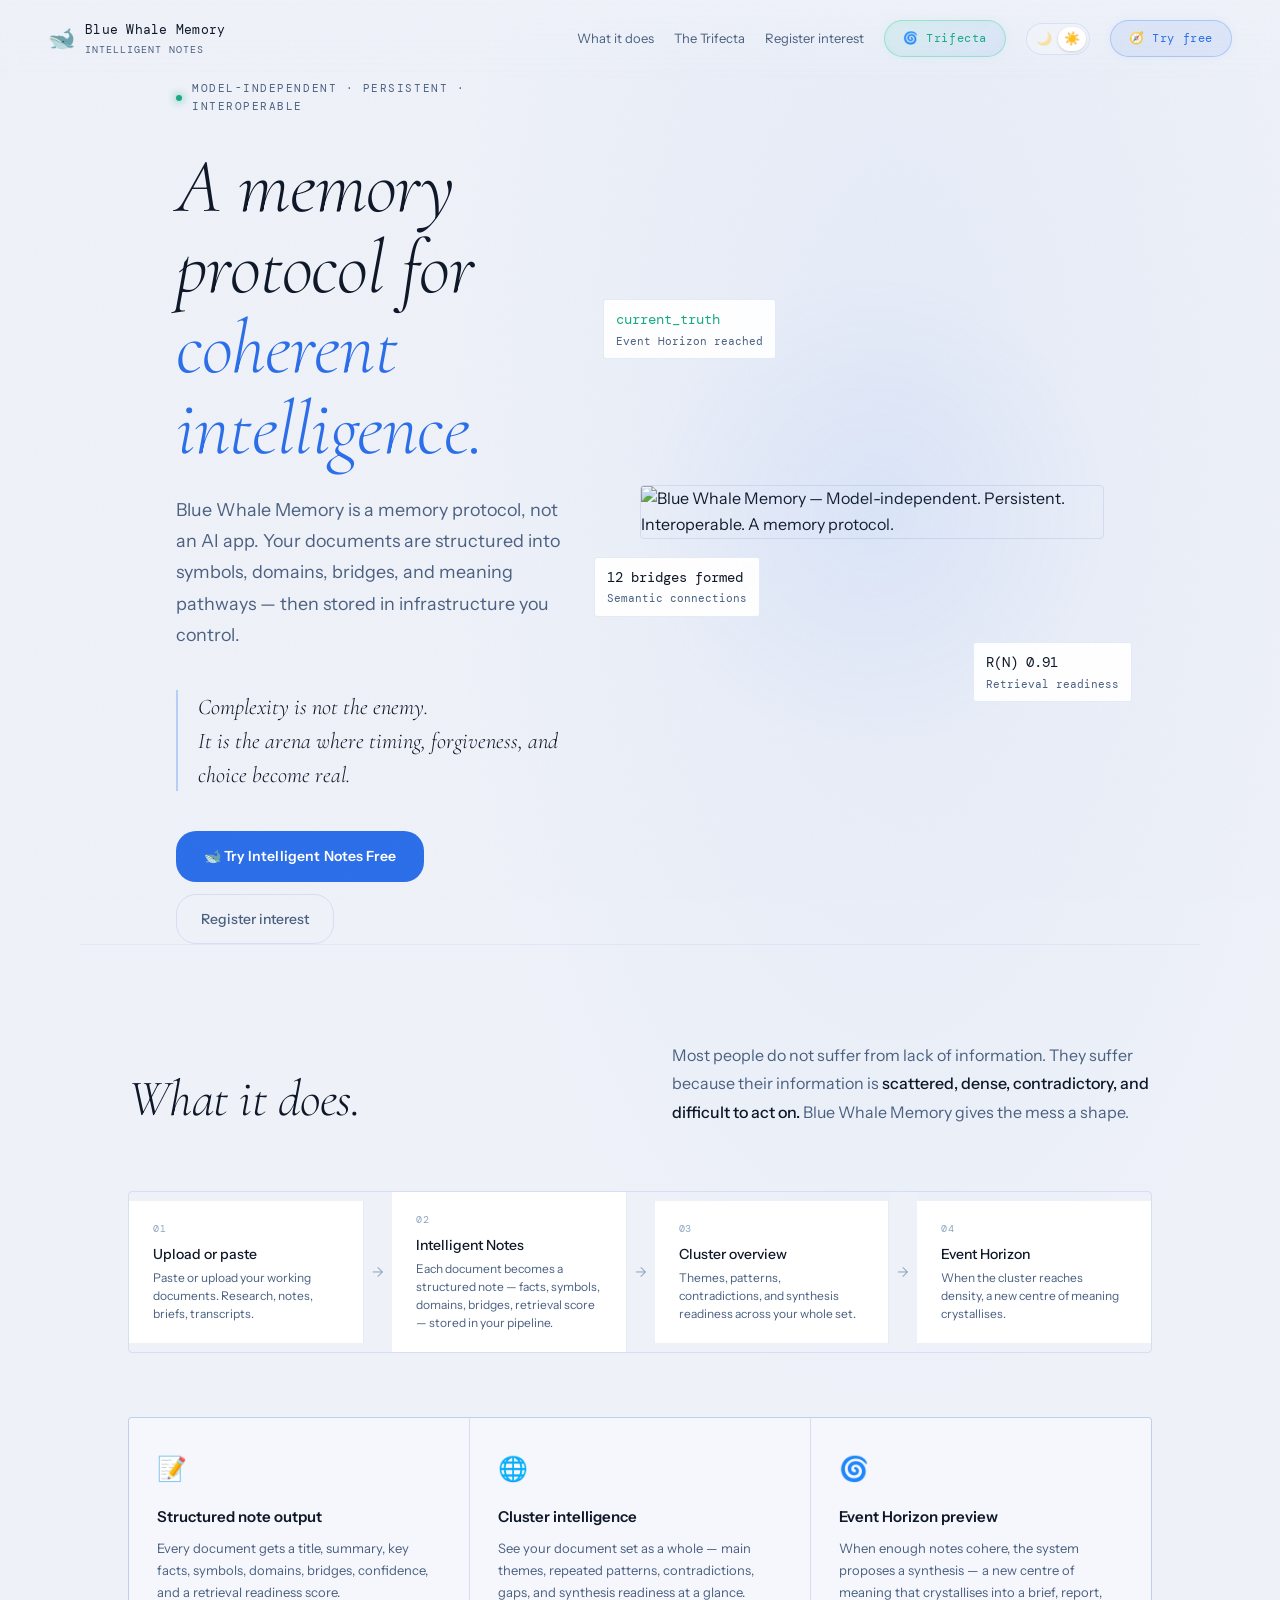
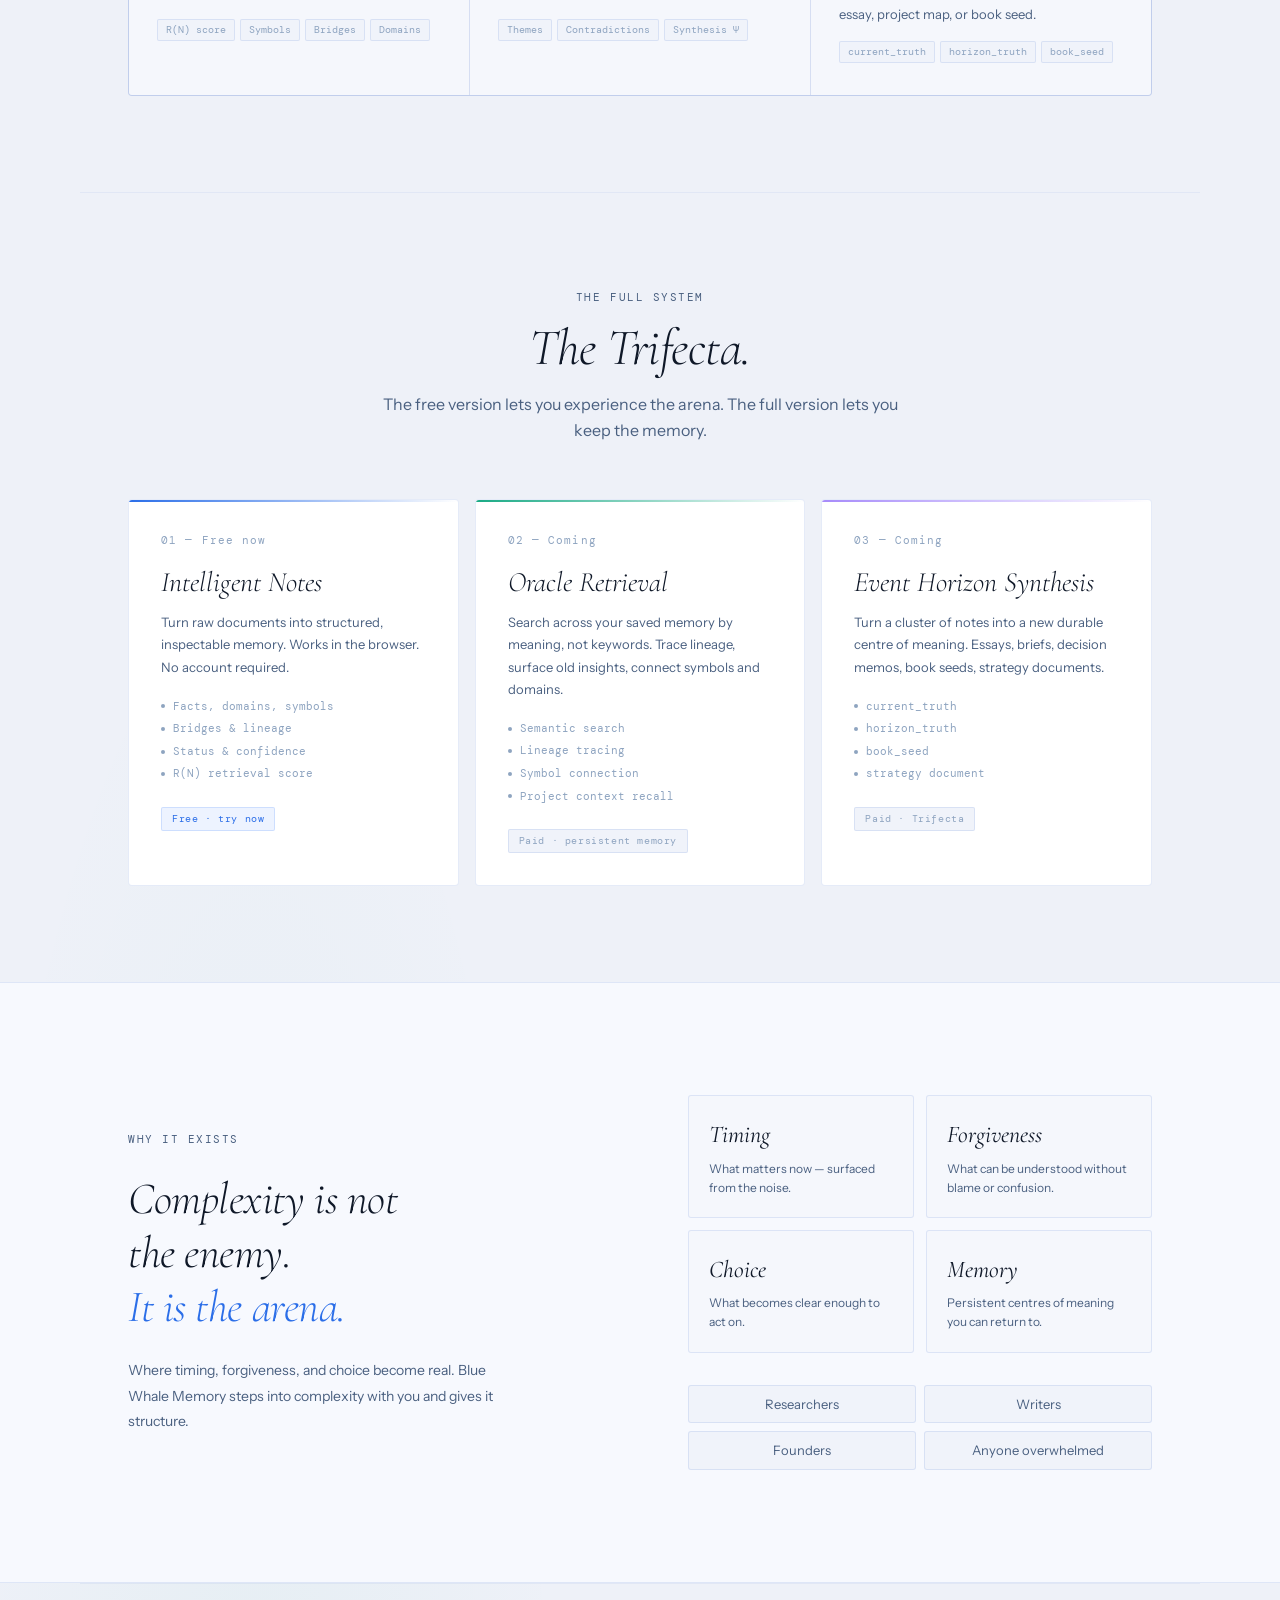
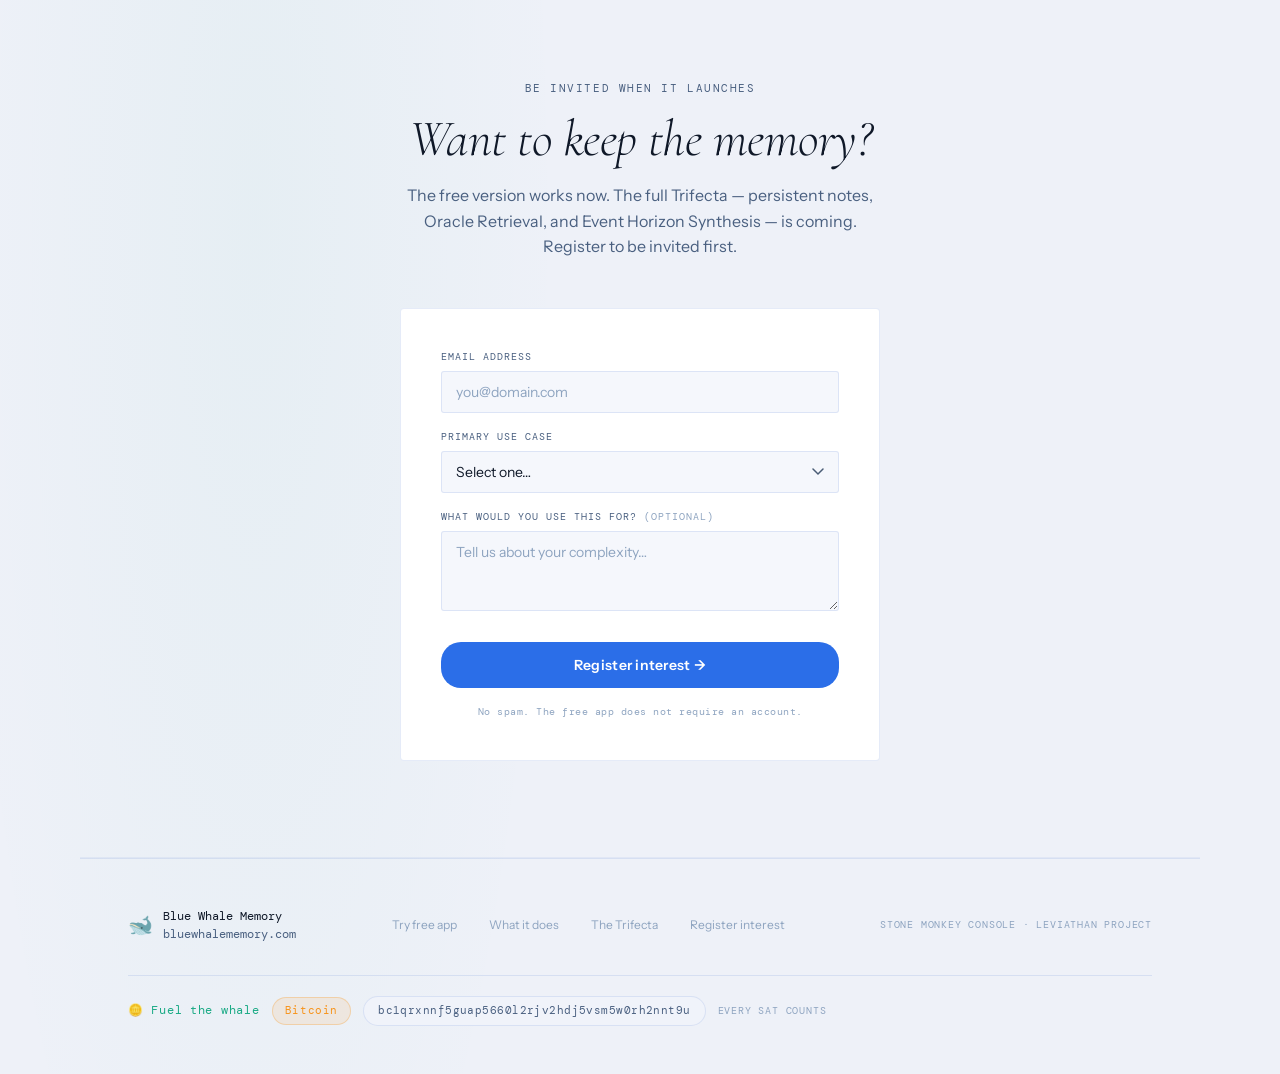
==== index.html @ c4e73c23 "Create index.html" ====
<!DOCTYPE html>
<html lang="en">
<head>
<meta charset="UTF-8">
<meta name="viewport" content="width=device-width, initial-scale=1.0">
<title>Blue Whale Memory — A Memory Protocol</title>
<meta name="description" content="Blue Whale Memory is a memory protocol. Model-independent. Persistent. Interoperable. The model is just the current best tool to read and write to it.">
<meta property="og:title" content="Blue Whale Memory — A Memory Protocol">
<meta property="og:description" content="Model-independent. Persistent. Interoperable. The model is just the current best tool to read and write to it.">
<meta property="og:image" content="https://bluewhalememory.com/images/blue-whale-protocol.png">
<meta property="og:url" content="https://bluewhalememory.com">
<meta name="twitter:card" content="summary_large_image">
<meta name="twitter:image" content="https://bluewhalememory.com/images/blue-whale-protocol.png">
<link rel="preconnect" href="https://fonts.googleapis.com">
<link rel="preconnect" href="https://fonts.gstatic.com" crossorigin>
<link href="https://fonts.googleapis.com/css2?family=Cormorant+Garamond:ital,wght@0,300;0,400;1,300;1,400&family=Instrument+Sans:wght@400;500;600&family=DM+Mono:wght@300;400&display=swap" rel="stylesheet">
<style>


/* ── RESET ── */
*,*::before,*::after{box-sizing:border-box;margin:0;padding:0}


/* ── DESIGN TOKENS ── */
:root{
  --ink:        #0a0d13;
  --deep:       #060810;
  --surface:    #0e1420;
  --surface2:   #141c2e;
  --border:     rgba(100,140,220,0.12);
  --border-mid: rgba(100,140,220,0.07);
  --text:       #dce6f5;
  --muted:      #6e87a8;
  --faint:      #2e3d55;
  --accent:     #4f8ef7;
  --accent-dim: rgba(79,142,247,0.10);
  --teal:       #3ecfa8;
  --teal-dim:   rgba(62,207,168,0.08);
  --fd:'Cormorant Garamond',Georgia,serif;
  --fb:'Instrument Sans',sans-serif;
  --fm:'DM Mono',monospace;
  --max:  1120px;
  --pad:  clamp(1.25rem,5vw,3rem);
  --rad:  20px;
}


/* ── LIGHT MODE ── */
html.light{
  --ink:        #f5f7fc;
  --deep:       #eef1f8;
  --surface:    #ffffff;
  --surface2:   #f0f3fa;
  --border:     rgba(60,100,200,0.13);
  --border-mid: rgba(60,100,200,0.07);
  --text:       #0f1828;
  --muted:      #4a6080;
  --faint:      #8ea4c0;
  --accent:     #2b6ee8;
  --accent-dim: rgba(43,110,232,0.09);
  --teal:       #1aaa85;
  --teal-dim:   rgba(26,170,133,0.08);
}
html.light body{background:radial-gradient(ellipse 60% 40% at 70% 10%,rgba(43,110,232,.05) 0%,transparent 60%),radial-gradient(ellipse 40% 50% at 20% 80%,rgba(26,170,133,.04) 0%,transparent 60%),var(--deep)}
html.light nav{background:linear-gradient(to bottom,rgba(238,241,248,.97),transparent)}
html.light .complexity{background:#f7f9fe}
html.light .flow-arrow{background:var(--deep)}
html.light .img-badge{background:rgba(255,255,255,.92)}
html.light .hero-img-placeholder{background:radial-gradient(ellipse 70% 70% at 50% 45%,rgba(43,110,232,.06) 0%,transparent 70%),var(--surface)}


/* ── THEME TRANSITION ── */
html,body,nav,section,footer,.tri-card,.feat,.flow-step,
.complexity,.complexity-inner,.cplx-item,.register-form-wrap,
.form-input,.form-select,.form-textarea,.img-badge,.hero-img-placeholder{
  transition:background .35s ease,color .35s ease,border-color .35s ease
}


/* ── BASE ── */
html{background:var(--deep);color:var(--text);font-family:var(--fb);font-size:16px;line-height:1.6;scroll-behavior:smooth;-webkit-font-smoothing:antialiased}


html::after{
  content:'';position:fixed;inset:0;pointer-events:none;z-index:1000;opacity:.4;
  background-image:url("data:image/svg+xml,%3Csvg viewBox='0 0 256 256' xmlns='http://www.w3.org/2000/svg'%3E%3Cfilter id='n'%3E%3CfeTurbulence type='fractalNoise' baseFrequency='0.9' numOctaves='4' stitchTiles='stitch'/%3E%3C/filter%3E%3Crect width='100%25' height='100%25' filter='url(%23n)' opacity='0.035'/%3E%3C/svg%3E");
  background-size:200px
}


/* ── TYPOGRAPHY ── */
.display{font-family:var(--fd);font-weight:300;font-style:italic;line-height:1.05;letter-spacing:-.01em}
.label{font-family:var(--fm);font-size:11px;letter-spacing:.14em;text-transform:uppercase;color:var(--muted)}


/* ── NAV ── */
nav{
  position:fixed;top:0;left:0;right:0;z-index:100;
  padding:1.25rem var(--pad);
  display:flex;align-items:center;justify-content:space-between;
  background:linear-gradient(to bottom,rgba(6,8,16,.95),transparent);
  backdrop-filter:blur(8px);-webkit-backdrop-filter:blur(8px)
}
.nav-brand{display:flex;align-items:center;gap:10px;text-decoration:none}
.nav-whale{font-size:22px;line-height:1}
.nav-name{font-family:var(--fm);font-size:13px;color:var(--text);letter-spacing:.02em}
.nav-name span{display:block;font-size:10px;color:var(--muted);letter-spacing:.1em;text-transform:uppercase;margin-top:1px}
.nav-actions{display:flex;align-items:center;gap:1.25rem;flex-wrap:nowrap}
.nav-link{font-size:13px;color:var(--muted);text-decoration:none;transition:color .2s;white-space:nowrap}
.nav-link:hover{color:var(--text)}


/* ── SHARED PILL BASE ── */
.btn-pill{
  display:inline-flex;align-items:center;gap:6px;
  font-family:var(--fm);font-size:12px;letter-spacing:.05em;
  padding:8px 18px;border-radius:var(--rad);
  text-decoration:none;white-space:nowrap;cursor:pointer;
  transition:all .25s ease
}


/* Try free — blue pill */
.btn-nav{
  background:var(--accent-dim);
  color:var(--accent);
  border:1px solid rgba(79,142,247,.35);
  box-shadow:0 0 10px rgba(79,142,247,.08)
}
.btn-nav:hover{
  background:rgba(79,142,247,.18);
  border-color:rgba(79,142,247,.6);
  box-shadow:0 0 18px rgba(79,142,247,.18);
  transform:translateY(-1px)
}


/* Trifecta — teal pill */
.btn-trifecta{
  background:linear-gradient(135deg,rgba(62,207,168,.12),rgba(79,142,247,.10));
  color:var(--teal);
  border:1px solid rgba(62,207,168,.40);
  box-shadow:0 0 10px rgba(62,207,168,.08),inset 0 0 8px rgba(62,207,168,.04)
}
.btn-trifecta:hover{
  background:linear-gradient(135deg,rgba(62,207,168,.22),rgba(79,142,247,.16));
  border-color:rgba(62,207,168,.7);
  box-shadow:0 0 20px rgba(62,207,168,.22),inset 0 0 10px rgba(62,207,168,.06);
  color:#5ef5d0;
  transform:translateY(-1px)
}


/* ── THEME TOGGLE ── */
.theme-toggle{
  display:flex;align-items:center;
  background:var(--surface2);border:.5px solid var(--border);
  border-radius:var(--rad);padding:3px;cursor:pointer;flex-shrink:0;
  transition:background .35s ease,border-color .35s ease
}
.theme-toggle-option{
  display:flex;align-items:center;justify-content:center;
  width:28px;height:24px;border-radius:16px;
  font-size:13px;opacity:.4;line-height:1;
  transition:background .2s,opacity .2s
}
.theme-toggle-option.active{background:var(--surface);opacity:1;box-shadow:0 1px 3px rgba(0,0,0,.15)}


/* ── HERO ── */
.hero{
  min-height:100vh;display:grid;grid-template-columns:1fr 1fr;
  align-items:center;padding:5rem var(--pad) 0;
  max-width:var(--max);margin:0 auto
}
.hero-left{padding-right:clamp(2rem,5vw,5rem);animation:fadeUp .9s ease both}
.hero-eyebrow{display:flex;align-items:center;gap:10px;margin-bottom:2rem;animation:fadeUp .9s .1s ease both}
.eyebrow-dot{width:6px;height:6px;border-radius:50%;background:var(--teal);box-shadow:0 0 8px var(--teal);flex-shrink:0}
.hero-headline{font-size:clamp(3rem,6vw,5rem);color:var(--text);margin-bottom:1.5rem;animation:fadeUp .9s .15s ease both}
.hero-headline em{color:var(--accent)}
.hero-sub{font-size:clamp(1rem,1.4vw,1.15rem);color:var(--muted);line-height:1.75;max-width:440px;margin-bottom:2.5rem;animation:fadeUp .9s .22s ease both}
.hero-quote{border-left:2px solid rgba(79,142,247,.35);padding-left:1.25rem;margin-bottom:2.5rem;animation:fadeUp .9s .28s ease both}
.hero-quote p{font-family:var(--fd);font-size:clamp(1.15rem,1.8vw,1.4rem);font-weight:300;font-style:italic;color:var(--text);line-height:1.5}
.hero-ctas{display:flex;gap:12px;flex-wrap:wrap;animation:fadeUp .9s .34s ease both}


/* hero CTAs */
.btn-primary{
  display:inline-flex;align-items:center;gap:8px;
  font-family:var(--fb);font-size:14px;font-weight:600;
  padding:14px 28px;border-radius:var(--rad);
  background:var(--accent);color:#fff;
  text-decoration:none;border:none;cursor:pointer;
  letter-spacing:.01em;transition:opacity .2s,transform .15s
}
.btn-primary:hover{opacity:.88;transform:translateY(-1px)}
.btn-secondary{
  display:inline-flex;align-items:center;gap:8px;
  font-family:var(--fb);font-size:14px;font-weight:500;
  padding:13px 24px;border-radius:var(--rad);
  border:.5px solid var(--border);background:transparent;color:var(--muted);
  text-decoration:none;cursor:pointer;
  transition:border-color .2s,color .2s
}
.btn-secondary:hover{border-color:rgba(100,140,220,.3);color:var(--text)}


@keyframes fadeUp{from{opacity:0;transform:translateY(24px)}to{opacity:1;transform:translateY(0)}}


/* ── HERO IMAGE ── */
.hero-right{
  position:relative;display:flex;align-items:center;justify-content:center;
  min-height:560px;animation:fadeUp .9s .2s ease both
}
.hero-right::before{
  content:'';position:absolute;width:480px;height:480px;border-radius:50%;
  background:radial-gradient(circle,rgba(79,142,247,.07) 0%,transparent 70%);pointer-events:none
}
.hero-img-placeholder{
  width:100%;aspect-ratio:1/1;
  display:flex;flex-direction:column;align-items:center;justify-content:center;
  gap:1rem;font-size:6rem;opacity:.3;border-radius:4px;
  border:.5px solid var(--border);
  background:radial-gradient(ellipse 70% 70% at 50% 45%,rgba(79,142,247,.08) 0%,transparent 70%),var(--surface)
}
.hero-img-placeholder p{font-family:var(--fm);font-size:11px;letter-spacing:.1em;text-transform:uppercase;color:var(--faint)}
.img-badge{
  position:absolute;background:rgba(14,20,32,.9);border:.5px solid var(--border);
  backdrop-filter:blur(8px);border-radius:3px;padding:8px 12px;
  font-family:var(--fm);font-size:11px;color:var(--muted);pointer-events:none
}
.img-badge.b1{top:12%;left:-8%}
.img-badge.b2{bottom:16%;right:-6%}
.img-badge.b3{top:58%;left:-10%}
.badge-val{display:block;font-size:14px;color:var(--text);margin-bottom:2px}
.badge-teal{color:var(--teal)}


/* ── SECTIONS ── */
section{max-width:var(--max);margin:0 auto;padding:6rem var(--pad)}
.section-divider{width:100%;height:.5px;background:var(--border-mid);max-width:var(--max);margin:0 auto}


/* ── WHAT IT DOES ── */
.what-header{display:grid;grid-template-columns:1fr 1fr;gap:4rem;align-items:end;margin-bottom:4rem}
.what-title{font-size:clamp(2.4rem,4vw,3.5rem);color:var(--text)}
.what-desc{font-size:1rem;color:var(--muted);line-height:1.8}
.what-desc strong{color:var(--text);font-weight:500}


.flow{display:flex;align-items:center;border:.5px solid var(--border);border-radius:4px;overflow:hidden;margin-bottom:4rem}
.flow-step{flex:1;padding:20px 24px;border-right:.5px solid var(--border);background:var(--surface);transition:background .2s}
.flow-step:last-child{border-right:none}
.flow-step:hover{background:var(--surface2)}
.flow-step-num{font-family:var(--fm);font-size:10px;color:var(--faint);letter-spacing:.08em;margin-bottom:6px}
.flow-step-name{font-size:14px;font-weight:500;color:var(--text);margin-bottom:4px}
.flow-step-desc{font-size:12px;color:var(--muted);line-height:1.5}
.flow-arrow{padding:0 8px;color:var(--faint);font-size:14px;flex-shrink:0;background:var(--ink);align-self:stretch;display:flex;align-items:center}


.features{display:grid;grid-template-columns:repeat(3,1fr);gap:1px;border:.5px solid var(--border);border-radius:4px;overflow:hidden;background:var(--border)}
.feat{background:var(--ink);padding:2rem 1.75rem;transition:background .2s}
.feat:hover{background:var(--surface)}
.feat-icon{font-size:1.5rem;margin-bottom:1rem;display:block}
.feat-title{font-size:15px;font-weight:600;color:var(--text);margin-bottom:.5rem}
.feat-desc{font-size:13px;color:var(--muted);line-height:1.7}
.feat-tags{margin-top:1rem;display:flex;flex-wrap:wrap;gap:5px}
.feat-tag{font-family:var(--fm);font-size:10px;padding:2px 8px;border-radius:2px;background:var(--surface2);color:var(--faint);border:.5px solid var(--border)}


/* ── TRIFECTA ── */
.trifecta-header{text-align:center;margin-bottom:3.5rem}
.trifecta-label{margin-bottom:1rem}
.trifecta-title{font-size:clamp(2.4rem,4vw,3.8rem);color:var(--text);margin-bottom:1rem}
.trifecta-sub{font-size:1rem;color:var(--muted);max-width:520px;margin:0 auto}
.trifecta-cards{display:grid;grid-template-columns:repeat(3,1fr);gap:16px}
.tri-card{border:.5px solid var(--border);border-radius:4px;padding:2rem;background:var(--surface);position:relative;overflow:hidden;transition:transform .2s,border-color .2s}
.tri-card:hover{transform:translateY(-3px);border-color:rgba(100,140,220,.25)}
.tri-card::before{content:'';position:absolute;top:0;left:0;right:0;height:2px}
.tri-card.c1::before{background:linear-gradient(90deg,var(--accent),transparent)}
.tri-card.c2::before{background:linear-gradient(90deg,var(--teal),transparent)}
.tri-card.c3::before{background:linear-gradient(90deg,#a78bfa,transparent)}
.tri-num{font-family:var(--fm);font-size:11px;color:var(--faint);letter-spacing:.1em;margin-bottom:1rem}
.tri-name{font-family:var(--fd);font-size:1.75rem;font-weight:300;font-style:italic;color:var(--text);line-height:1.2;margin-bottom:.75rem}
.tri-desc{font-size:13px;color:var(--muted);line-height:1.7;margin-bottom:1.25rem}
.tri-items{display:flex;flex-direction:column;gap:5px}
.tri-item{font-family:var(--fm);font-size:11px;color:var(--faint);display:flex;align-items:center;gap:8px}
.tri-item::before{content:'';width:4px;height:4px;border-radius:50%;background:var(--faint);flex-shrink:0}
.tri-badge{margin-top:1.5rem;display:inline-block;font-family:var(--fm);font-size:10px;padding:3px 10px;border-radius:2px;letter-spacing:.06em}
.tri-badge.free{background:rgba(79,142,247,.1);color:var(--accent);border:.5px solid rgba(79,142,247,.2)}
.tri-badge.soon{background:var(--surface2);color:var(--faint);border:.5px solid var(--border)}


/* ── COMPLEXITY ── */
.complexity{background:var(--surface);border-top:.5px solid var(--border);border-bottom:.5px solid var(--border)}
.complexity-inner{max-width:var(--max);margin:0 auto;padding:7rem var(--pad);display:grid;grid-template-columns:1fr 1fr;gap:6rem;align-items:center}
.complexity-quote{font-size:clamp(2rem,3.5vw,3rem);color:var(--text);line-height:1.2}
.complexity-quote em{color:var(--accent)}
.complexity-desc{font-size:14px;color:var(--muted);line-height:1.8;margin-top:1.5rem;max-width:380px}
.complexity-grid{display:grid;grid-template-columns:1fr 1fr;gap:12px}
.cplx-item{background:var(--ink);border:.5px solid var(--border);border-radius:3px;padding:1.25rem}
.cplx-word{font-family:var(--fd);font-size:1.5rem;font-style:italic;color:var(--text);margin-bottom:4px}
.cplx-def{font-size:12px;color:var(--muted);line-height:1.6}
.cplx-who{margin-top:2rem;display:grid;grid-template-columns:1fr 1fr;gap:8px}
.who-pill{font-size:13px;color:var(--muted);padding:8px 12px;border:.5px solid var(--border);border-radius:3px;background:var(--surface2);text-align:center}


/* ── REGISTER ── */
.register{text-align:center}
.register-title{font-size:clamp(2.4rem,4vw,3.5rem);color:var(--text);margin-bottom:1rem}
.register-sub{font-size:1rem;color:var(--muted);margin-bottom:3rem;max-width:480px;margin-left:auto;margin-right:auto}
.register-form-wrap{max-width:480px;margin:0 auto;background:var(--surface);border:.5px solid var(--border);border-radius:4px;padding:2.5rem}
.form-group{margin-bottom:1rem;text-align:left}
.form-label{display:block;font-family:var(--fm);font-size:10px;letter-spacing:.1em;text-transform:uppercase;color:var(--muted);margin-bottom:6px}
.form-input,.form-select,.form-textarea{
  width:100%;background:var(--ink);border:.5px solid var(--border);border-radius:3px;
  padding:11px 14px;font-family:var(--fb);font-size:14px;color:var(--text);
  outline:none;transition:border-color .2s
}
.form-input::placeholder,.form-textarea::placeholder{color:var(--faint)}
.form-input:focus,.form-select:focus,.form-textarea:focus{border-color:rgba(79,142,247,.4)}
.form-select{
  appearance:none;-webkit-appearance:none;cursor:pointer;padding-right:36px;
  background-image:url("data:image/svg+xml,%3Csvg xmlns='http://www.w3.org/2000/svg' width='12' height='8' fill='none'%3E%3Cpath d='M1 1l5 5 5-5' stroke='%234a5c75' stroke-width='1.5' stroke-linecap='round'/%3E%3C/svg%3E");
  background-repeat:no-repeat;background-position:right 14px center
}
.form-select option{background:var(--surface2);color:var(--text)}
.form-textarea{resize:vertical;min-height:80px}
.btn-submit{
  width:100%;padding:14px;background:var(--accent);color:#fff;border:none;
  border-radius:var(--rad);font-family:var(--fb);font-size:14px;font-weight:600;
  cursor:pointer;letter-spacing:.02em;margin-top:.5rem;transition:opacity .2s
}
.btn-submit:hover{opacity:.88}
.form-note{font-family:var(--fm);font-size:10px;color:var(--faint);text-align:center;margin-top:1rem;letter-spacing:.05em}
.success-state{display:none;text-align:center;padding:2rem 0}
.success-whale{font-size:3rem;margin-bottom:1rem}
.success-title{font-family:var(--fd);font-size:1.75rem;font-style:italic;color:var(--text);margin-bottom:.5rem}
.success-desc{font-size:14px;color:var(--muted);line-height:1.7}


/* ── FOOTER ── */
footer{
  border-top:.5px solid var(--border);padding:3rem var(--pad);
  max-width:var(--max);margin:0 auto;
  display:flex;align-items:center;justify-content:space-between;flex-wrap:wrap;gap:1.5rem
}
.footer-brand{display:flex;align-items:center;gap:10px}
.footer-whale{font-size:20px}
.footer-name{font-family:var(--fm);font-size:12px;color:var(--muted);line-height:1.5}
.footer-name strong{color:var(--text);font-weight:400;display:block}
.footer-links{display:flex;gap:2rem;align-items:center}
.footer-link{font-size:12px;color:var(--faint);text-decoration:none;transition:color .2s}
.footer-link:hover{color:var(--muted)}
.footer-stone{font-family:var(--fm);font-size:10px;color:var(--faint);letter-spacing:.08em;text-transform:uppercase}


.footer-wallet{
  width:100%;
  margin-top:.5rem;
  padding-top:1.25rem;
  border-top:.5px solid var(--border);
  display:flex;align-items:center;gap:12px;flex-wrap:wrap
}
.wallet-label{
  font-family:var(--fm);font-size:12px;
  color:var(--teal);letter-spacing:.06em;
  white-space:nowrap
}
.wallet-tag{
  font-family:var(--fm);font-size:11px;font-weight:400;
  color:#f7931a;
  letter-spacing:.06em;
  background:rgba(247,147,26,0.10);
  border:.5px solid rgba(247,147,26,0.28);
  border-radius:var(--rad);
  padding:4px 12px;
  white-space:nowrap
}
.wallet-address{
  font-family:var(--fm);font-size:11px;
  color:var(--muted);letter-spacing:.04em;
  background:var(--surface2);
  border:.5px solid var(--border);
  border-radius:var(--rad);
  padding:5px 14px;
  cursor:pointer;
  transition:border-color .2s,color .2s;
  user-select:all
}
.wallet-address:hover{border-color:rgba(62,207,168,.35);color:var(--teal)}
.wallet-sub{
  font-family:var(--fm);font-size:10px;
  color:var(--faint);letter-spacing:.08em;
  text-transform:uppercase
}


/* ── REVEAL ── */
.reveal{opacity:0;transform:translateY(20px);transition:opacity .7s ease,transform .7s ease}
.reveal.visible{opacity:1;transform:translateY(0)}


/* ── RESPONSIVE ── */
@media(max-width:860px){
  .hero{grid-template-columns:1fr;min-height:auto;padding-top:7rem;gap:3rem}
  .hero-left{padding-right:0}
  .hero-right{min-height:320px}
  .what-header{grid-template-columns:1fr;gap:1.5rem}
  .flow{flex-direction:column}
  .flow-step{border-right:none;border-bottom:.5px solid var(--border)}
  .flow-step:last-child{border-bottom:none}
  .flow-arrow{display:none}
  .features{grid-template-columns:1fr}
  .trifecta-cards{grid-template-columns:1fr}
  .complexity-inner{grid-template-columns:1fr;gap:3rem}
  .img-badge{display:none}
  footer{flex-direction:column;align-items:flex-start}
}
@media(max-width:600px){
  .nav-actions .nav-link{display:none}
  .complexity-grid{grid-template-columns:1fr}
  .cplx-who{grid-template-columns:1fr}
}


</style>
</head>
<body>


<!-- NAV -->
<nav>
  <a class="nav-brand" href="/">
    <span class="nav-whale">🐋</span>
    <span class="nav-name">
      Blue Whale Memory
      <span>Intelligent Notes</span>
    </span>
  </a>
  <div class="nav-actions">
    <a class="nav-link" href="#what">What it does</a>
    <a class="nav-link" href="#trifecta">The Trifecta</a>
    <a class="nav-link" href="#register">Register interest</a>
    <a class="btn-pill btn-trifecta" href="https://claude.ai/public/artifacts/71f1a0b4-fbff-4741-b08f-71c7a736668c" target="_blank">🌀 Trifecta</a>
    <button class="theme-toggle" id="themeToggle" aria-label="Toggle light/dark theme">
      <span class="theme-toggle-option" id="opt-dark">🌙</span>
      <span class="theme-toggle-option" id="opt-light">☀️</span>
    </button>
    <a class="btn-pill btn-nav" href="/app" target="_blank">🧭 Try free</a>
  </div>
</nav>


<!-- HERO -->
<div style="max-width:var(--max);margin:0 auto;padding:0 var(--pad)">
  <div class="hero">
    <div class="hero-left">
      <div class="hero-eyebrow">
        <span class="eyebrow-dot"></span>
        <span class="label">Model-independent · Persistent · Interoperable</span>
      </div>
      <h1 class="display hero-headline">
        A memory<br>protocol for<br><em>coherent intelligence.</em>
      </h1>
      <p class="hero-sub">
        Blue Whale Memory is a memory protocol, not an AI app. Your documents are structured into symbols, domains, bridges, and meaning pathways — then stored in infrastructure you control.
      </p>
      <blockquote class="hero-quote">
        <p>Complexity is not the enemy.<br>It is the arena where timing, forgiveness, and choice become real.</p>
      </blockquote>
      <div class="hero-ctas">
        <a href="/app" class="btn-primary" target="_blank">🐋 Try Intelligent Notes Free</a>
        <a href="#register" class="btn-secondary">Register interest</a>
      </div>
    </div>
    <div class="hero-right">
      <img src="/images/blue-whale-protocol.png" alt="Blue Whale Memory — Model-independent. Persistent. Interoperable. A memory protocol." style="width:100%;border-radius:4px;border:.5px solid var(--border);">
      <div class="img-badge b1"><span class="badge-val badge-teal">current_truth</span><span>Event Horizon reached</span></div>
      <div class="img-badge b2"><span class="badge-val">R(N) 0.91</span><span>Retrieval readiness</span></div>
      <div class="img-badge b3"><span class="badge-val">12 bridges formed</span><span>Semantic connections</span></div>
    </div>
  </div>
</div>


<div class="section-divider"></div>


<!-- WHAT IT DOES -->
<section id="what">
  <div class="what-header reveal">
    <h2 class="display what-title">What it does.</h2>
    <p class="what-desc">Most people do not suffer from lack of information. They suffer because their information is <strong>scattered, dense, contradictory, and difficult to act on.</strong> Blue Whale Memory gives the mess a shape.</p>
  </div>
  <div class="flow reveal">
    <div class="flow-step"><div class="flow-step-num">01</div><div class="flow-step-name">Upload or paste</div><div class="flow-step-desc">Paste or upload your working documents. Research, notes, briefs, transcripts.</div></div>
    <div class="flow-arrow">→</div>
    <div class="flow-step"><div class="flow-step-num">02</div><div class="flow-step-name">Intelligent Notes</div><div class="flow-step-desc">Each document becomes a structured note — facts, symbols, domains, bridges, retrieval score — stored in your pipeline.</div></div>
    <div class="flow-arrow">→</div>
    <div class="flow-step"><div class="flow-step-num">03</div><div class="flow-step-name">Cluster overview</div><div class="flow-step-desc">Themes, patterns, contradictions, and synthesis readiness across your whole set.</div></div>
    <div class="flow-arrow">→</div>
    <div class="flow-step"><div class="flow-step-num">04</div><div class="flow-step-name">Event Horizon</div><div class="flow-step-desc">When the cluster reaches density, a new centre of meaning crystallises.</div></div>
  </div>
  <div class="features reveal">
    <div class="feat">
      <span class="feat-icon">📝</span>
      <div class="feat-title">Structured note output</div>
      <p class="feat-desc">Every document gets a title, summary, key facts, symbols, domains, bridges, confidence, and a retrieval readiness score.</p>
      <div class="feat-tags"><span class="feat-tag">R(N) score</span><span class="feat-tag">Symbols</span><span class="feat-tag">Bridges</span><span class="feat-tag">Domains</span></div>
    </div>
    <div class="feat">
      <span class="feat-icon">🌐</span>
      <div class="feat-title">Cluster intelligence</div>
      <p class="feat-desc">See your document set as a whole — main themes, repeated patterns, contradictions, gaps, and synthesis readiness at a glance.</p>
      <div class="feat-tags"><span class="feat-tag">Themes</span><span class="feat-tag">Contradictions</span><span class="feat-tag">Synthesis Ψ</span></div>
    </div>
    <div class="feat">
      <span class="feat-icon">🌀</span>
      <div class="feat-title">Event Horizon preview</div>
      <p class="feat-desc">When enough notes cohere, the system proposes a synthesis — a new centre of meaning that crystallises into a brief, report, essay, project map, or book seed.</p>
      <div class="feat-tags"><span class="feat-tag">current_truth</span><span class="feat-tag">horizon_truth</span><span class="feat-tag">book_seed</span></div>
    </div>
  </div>
</section>


<div class="section-divider"></div>


<!-- TRIFECTA -->
<section id="trifecta">
  <div class="trifecta-header reveal">
    <div class="label trifecta-label">The full system</div>
    <h2 class="display trifecta-title">The Trifecta.</h2>
    <p class="trifecta-sub">The free version lets you experience the arena. The full version lets you keep the memory.</p>
  </div>
  <div class="trifecta-cards reveal">
    <div class="tri-card c1">
      <div class="tri-num">01 — Free now</div>
      <div class="tri-name">Intelligent Notes</div>
      <p class="tri-desc">Turn raw documents into structured, inspectable memory. Works in the browser. No account required.</p>
      <div class="tri-items"><span class="tri-item">Facts, domains, symbols</span><span class="tri-item">Bridges &amp; lineage</span><span class="tri-item">Status &amp; confidence</span><span class="tri-item">R(N) retrieval score</span></div>
      <span class="tri-badge free">Free · try now</span>
    </div>
    <div class="tri-card c2">
      <div class="tri-num">02 — Coming</div>
      <div class="tri-name">Oracle Retrieval</div>
      <p class="tri-desc">Search across your saved memory by meaning, not keywords. Trace lineage, surface old insights, connect symbols and domains.</p>
      <div class="tri-items"><span class="tri-item">Semantic search</span><span class="tri-item">Lineage tracing</span><span class="tri-item">Symbol connection</span><span class="tri-item">Project context recall</span></div>
      <span class="tri-badge soon">Paid · persistent memory</span>
    </div>
    <div class="tri-card c3">
      <div class="tri-num">03 — Coming</div>
      <div class="tri-name">Event Horizon Synthesis</div>
      <p class="tri-desc">Turn a cluster of notes into a new durable centre of meaning. Essays, briefs, decision memos, book seeds, strategy documents.</p>
      <div class="tri-items"><span class="tri-item">current_truth</span><span class="tri-item">horizon_truth</span><span class="tri-item">book_seed</span><span class="tri-item">strategy document</span></div>
      <span class="tri-badge soon">Paid · Trifecta</span>
    </div>
  </div>
</section>


<!-- COMPLEXITY -->
<div class="complexity">
  <div class="complexity-inner">
    <div>
      <div class="label" style="margin-bottom:1.5rem">Why it exists</div>
      <h2 class="display complexity-quote">Complexity is not<br>the enemy.<br><em>It is the arena.</em></h2>
      <p class="complexity-desc">Where timing, forgiveness, and choice become real. Blue Whale Memory steps into complexity with you and gives it structure.</p>
    </div>
    <div class="complexity-right reveal">
      <div class="complexity-grid">
        <div class="cplx-item"><div class="cplx-word">Timing</div><div class="cplx-def">What matters now — surfaced from the noise.</div></div>
        <div class="cplx-item"><div class="cplx-word">Forgiveness</div><div class="cplx-def">What can be understood without blame or confusion.</div></div>
        <div class="cplx-item"><div class="cplx-word">Choice</div><div class="cplx-def">What becomes clear enough to act on.</div></div>
        <div class="cplx-item"><div class="cplx-word">Memory</div><div class="cplx-def">Persistent centres of meaning you can return to.</div></div>
      </div>
      <div class="cplx-who">
        <div class="who-pill">Researchers</div>
        <div class="who-pill">Writers</div>
        <div class="who-pill">Founders</div>
        <div class="who-pill">Anyone overwhelmed</div>
      </div>
    </div>
  </div>
</div>


<div class="section-divider"></div>


<!-- REGISTER INTEREST -->
<section id="register">
  <div class="register reveal">
    <div class="label" style="margin-bottom:1rem">Be invited when it launches</div>
    <h2 class="display register-title">Want to keep the memory?</h2>
    <p class="register-sub">The free version works now. The full Trifecta — persistent notes, Oracle Retrieval, and Event Horizon Synthesis — is coming. Register to be invited first.</p>
    <div class="register-form-wrap">
      <div id="form-area">
        <div class="form-group">
          <label class="form-label" for="email">Email address</label>
          <input class="form-input" type="email" id="email" name="email" placeholder="you@domain.com" required>
        </div>
        <div class="form-group">
          <label class="form-label" for="usecase">Primary use case</label>
          <select class="form-select" id="usecase" name="usecase">
            <option value="">Select one…</option>
            <option>Research</option>
            <option>Writing</option>
            <option>Business / project planning</option>
            <option>Legal / compliance</option>
            <option>Education</option>
            <option>Personal knowledge</option>
            <option>Creative work</option>
            <option>Technical documentation</option>
            <option>Other</option>
          </select>
        </div>
        <div class="form-group">
          <label class="form-label" for="note">What would you use this for? <span style="color:var(--faint)">(optional)</span></label>
          <textarea class="form-textarea" id="note" name="note" placeholder="Tell us about your complexity…"></textarea>
        </div>
        <button class="btn-submit" onclick="submitForm(event)">Register interest →</button>
        <p class="form-note">No spam. The free app does not require an account.</p>
      </div>
      <div class="success-state" id="success-state">
        <div class="success-whale">🐋</div>
        <div class="display success-title">You're in the ocean.</div>
        <p class="success-desc">The free version works right now in your browser.<br>When the full Trifecta launches, you'll be among the first invited.</p>
        <a href="/app" class="btn-primary" style="margin-top:1.5rem;display:inline-flex">Try Intelligent Notes Free</a>
      </div>
    </div>
  </div>
</section>


<div class="section-divider"></div>


<!-- FOOTER -->
<footer>
  <div class="footer-brand">
    <span class="footer-whale">🐋</span>
    <span class="footer-name"><strong>Blue Whale Memory</strong>bluewhalememory.com</span>
  </div>
  <div class="footer-links">
    <a class="footer-link" href="/app">Try free app</a>
    <a class="footer-link" href="#what">What it does</a>
    <a class="footer-link" href="#trifecta">The Trifecta</a>
    <a class="footer-link" href="#register">Register interest</a>
  </div>
  <div class="footer-stone">Stone Monkey Console · Leviathan Project</div>
  <div class="footer-wallet">
    <span class="wallet-label">🪙 Fuel the whale</span>
    <span class="wallet-tag">Bitcoin</span>
    <span class="wallet-address">bc1qrxnnf5guap5660l2rjv2hdj5vsm5w0rh2nnt9u</span>
    <span class="wallet-sub">Every sat counts</span>
  </div>
</footer>


<script>
(function(){
  // ── THEME ──
  const html=document.documentElement;
  const toggle=document.getElementById('themeToggle');
  const optDark=document.getElementById('opt-dark');
  const optLight=document.getElementById('opt-light');


  function applyTheme(t){
    const light=t==='light';
    html.classList.toggle('light',light);
    optLight.classList.toggle('active',light);
    optDark.classList.toggle('active',!light);
    localStorage.setItem('bwm-theme',t);
  }


  const saved=localStorage.getItem('bwm-theme');
  applyTheme(saved||(window.matchMedia('(prefers-color-scheme:dark)').matches?'dark':'light'));
  toggle.addEventListener('click',()=>applyTheme(html.classList.contains('light')?'dark':'light'));


  // ── SCROLL REVEAL ──
  const obs=new IntersectionObserver(entries=>{
    entries.forEach(e=>{if(e.isIntersecting){e.target.classList.add('visible');obs.unobserve(e.target)}})
  },{threshold:.1,rootMargin:'0px 0px -40px 0px'});
  document.querySelectorAll('.reveal').forEach(el=>obs.observe(el));


  // ── SMOOTH SCROLL ──
  document.querySelectorAll('a[href^="#"]').forEach(a=>{
    a.addEventListener('click',e=>{
      e.preventDefault();
      const t=document.querySelector(a.getAttribute('href'));
      if(t)t.scrollIntoView({behavior:'smooth',block:'start'});
    });
  });


  // ── FORM ──
  window.submitForm=function(e){
    e.preventDefault();
    const email=document.getElementById('email').value.trim();
    if(!email||!email.includes('@')){document.getElementById('email').focus();return}
    // TODO: POST to /api/register-interest
    document.getElementById('form-area').style.display='none';
    document.getElementById('success-state').style.display='block';
  };
})();
</script>


</body>
</html>
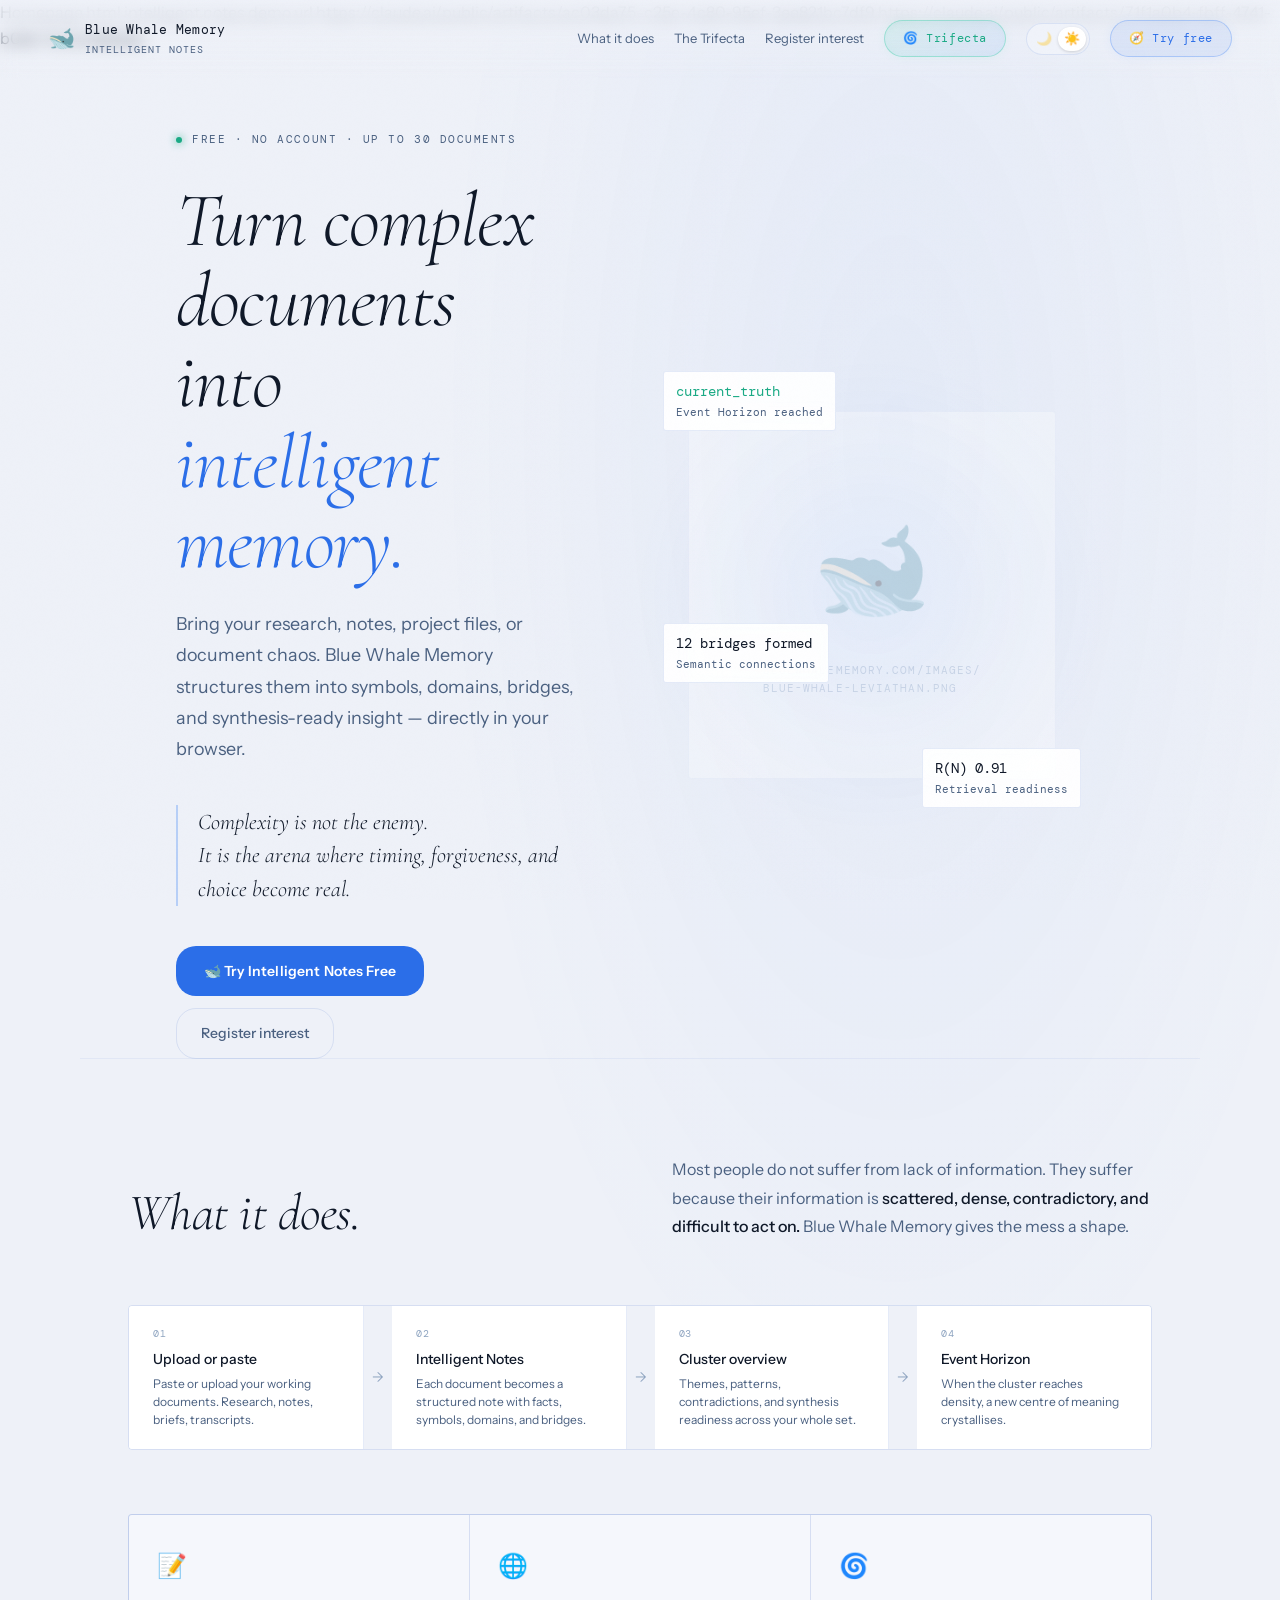
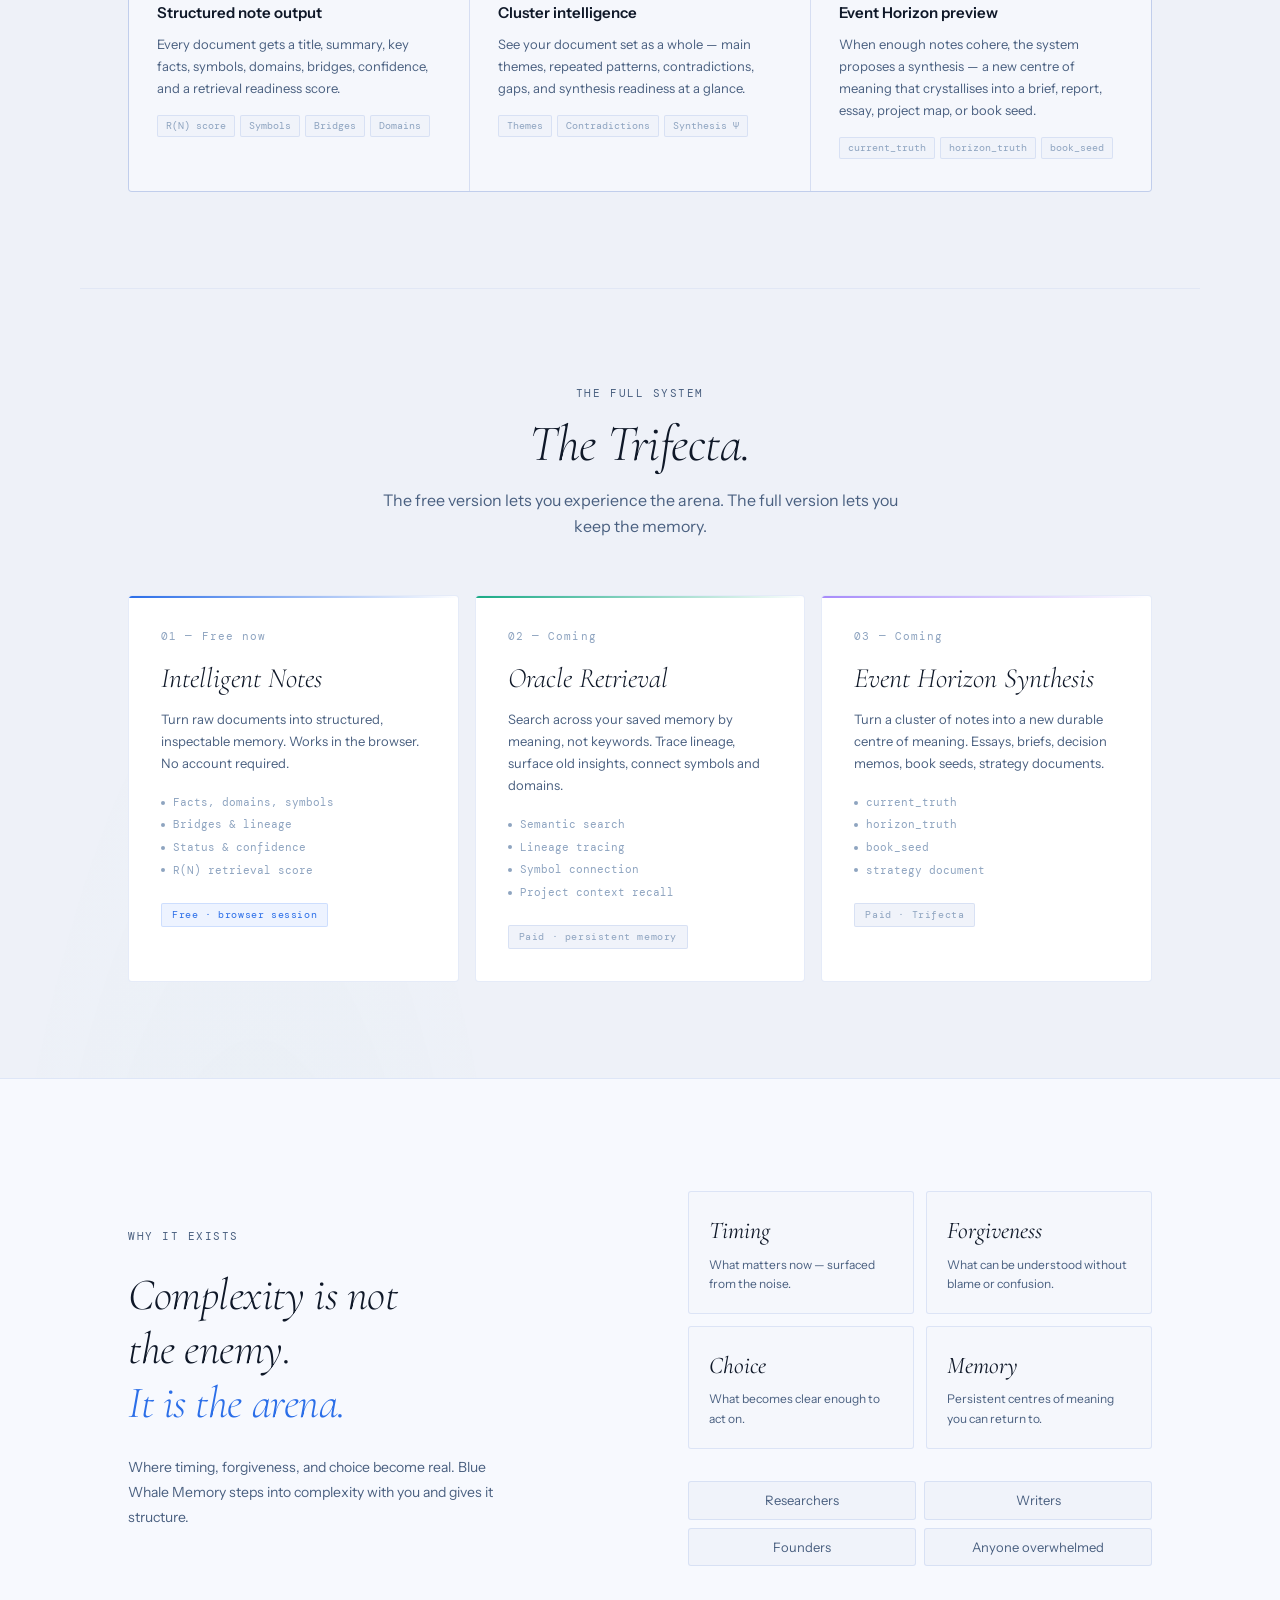
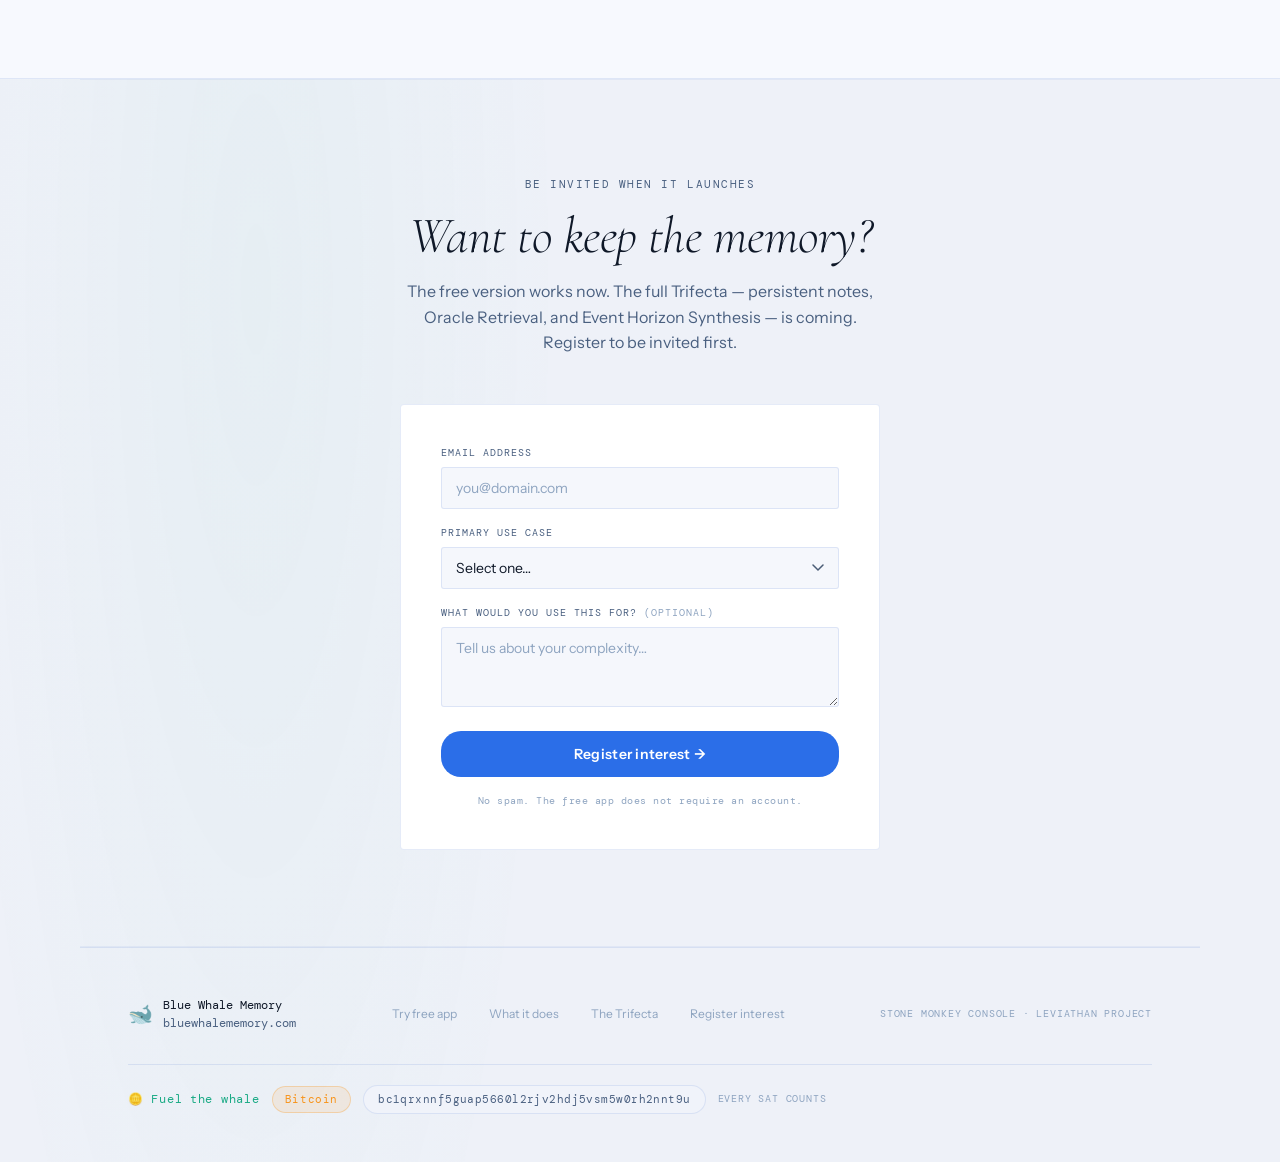
==== commit 51457ef2: "Update index.html" ====
--- a/index.html
+++ b/index.html
@@ -1,16 +1,17 @@
+Homepage html intelligent notes demo url 
+https://claude.ai/public/artifacts/ac03da75-c25e-4c80-95ef-3ee821bc7df9
+https://claude.ai/public/artifacts/71f1a0b4-fbff-4741-b08f-71c7a736668c
+
+
+
+
 <!DOCTYPE html>
 <html lang="en">
 <head>
 <meta charset="UTF-8">
 <meta name="viewport" content="width=device-width, initial-scale=1.0">
-<title>Blue Whale Memory — A Memory Protocol</title>
-<meta name="description" content="Blue Whale Memory is a memory protocol. Model-independent. Persistent. Interoperable. The model is just the current best tool to read and write to it.">
-<meta property="og:title" content="Blue Whale Memory — A Memory Protocol">
-<meta property="og:description" content="Model-independent. Persistent. Interoperable. The model is just the current best tool to read and write to it.">
-<meta property="og:image" content="https://bluewhalememory.com/images/blue-whale-protocol.png">
-<meta property="og:url" content="https://bluewhalememory.com">
-<meta name="twitter:card" content="summary_large_image">
-<meta name="twitter:image" content="https://bluewhalememory.com/images/blue-whale-protocol.png">
+<title>Blue Whale Memory — Intelligent Notes</title>
+<meta name="description" content="Turn complex documents into structured, intelligent memory. Free to try. No account required.">
 <link rel="preconnect" href="https://fonts.googleapis.com">
 <link rel="preconnect" href="https://fonts.gstatic.com" crossorigin>
 <link href="https://fonts.googleapis.com/css2?family=Cormorant+Garamond:ital,wght@0,300;0,400;1,300;1,400&family=Instrument+Sans:wght@400;500;600&family=DM+Mono:wght@300;400&display=swap" rel="stylesheet">
@@ -211,7 +212,8 @@
 /* ── HERO IMAGE ── */
 .hero-right{
   position:relative;display:flex;align-items:center;justify-content:center;
-  min-height:560px;animation:fadeUp .9s .2s ease both
+  min-height:560px;animation:fadeUp .9s .2s ease both;
+  padding:0 clamp(1rem,4vw,3rem)
 }
 .hero-right::before{
   content:'';position:absolute;width:480px;height:480px;border-radius:50%;
@@ -230,9 +232,9 @@
   backdrop-filter:blur(8px);border-radius:3px;padding:8px 12px;
   font-family:var(--fm);font-size:11px;color:var(--muted);pointer-events:none
 }
-.img-badge.b1{top:12%;left:-8%}
-.img-badge.b2{bottom:16%;right:-6%}
-.img-badge.b3{top:58%;left:-10%}
+.img-badge.b1{top:10%;left:5%}
+.img-badge.b2{bottom:12%;right:5%}
+.img-badge.b3{top:55%;left:5%}
 .badge-val{display:block;font-size:14px;color:var(--text);margin-bottom:2px}
 .badge-teal{color:var(--teal)}
 
@@ -448,7 +450,7 @@
       <span class="theme-toggle-option" id="opt-dark">🌙</span>
       <span class="theme-toggle-option" id="opt-light">☀️</span>
     </button>
-    <a class="btn-pill btn-nav" href="/app" target="_blank">🧭 Try free</a>
+    <a class="btn-pill btn-nav" href="https://app.bluewhalememory.com/" target="_blank">🧭 Try free</a>
   </div>
 </nav>
 
@@ -459,24 +461,28 @@
     <div class="hero-left">
       <div class="hero-eyebrow">
         <span class="eyebrow-dot"></span>
-        <span class="label">Model-independent · Persistent · Interoperable</span>
+        <span class="label">Free · No account · Up to 30 documents</span>
       </div>
       <h1 class="display hero-headline">
-        A memory<br>protocol for<br><em>coherent intelligence.</em>
+        Turn complex<br>documents into<br><em>intelligent memory.</em>
       </h1>
       <p class="hero-sub">
-        Blue Whale Memory is a memory protocol, not an AI app. Your documents are structured into symbols, domains, bridges, and meaning pathways — then stored in infrastructure you control.
+        Bring your research, notes, project files, or document chaos. Blue Whale Memory structures them into symbols, domains, bridges, and synthesis-ready insight — directly in your browser.
       </p>
       <blockquote class="hero-quote">
         <p>Complexity is not the enemy.<br>It is the arena where timing, forgiveness, and choice become real.</p>
       </blockquote>
       <div class="hero-ctas">
-        <a href="/app" class="btn-primary" target="_blank">🐋 Try Intelligent Notes Free</a>
+        <a href="https://app.bluewhalememory.com/" class="btn-primary" target="_blank">🐋 Try Intelligent Notes Free</a>
         <a href="#register" class="btn-secondary">Register interest</a>
       </div>
     </div>
     <div class="hero-right">
-      <img src="/images/blue-whale-protocol.png" alt="Blue Whale Memory — Model-independent. Persistent. Interoperable. A memory protocol." style="width:100%;border-radius:4px;border:.5px solid var(--border);">
+      <!-- <img src="/images/blue-whale-memory-hero.png" alt="Blue Whale Memory — symbolic whale sphere showing intelligent memory, domains, bridges, and coherent semantics"> -->
+      <div class="hero-img-placeholder">
+        <span>🐋</span>
+        <p>bluewhalememory.com/images/<br>blue-whale-leviathan.png</p>
+      </div>
       <div class="img-badge b1"><span class="badge-val badge-teal">current_truth</span><span>Event Horizon reached</span></div>
       <div class="img-badge b2"><span class="badge-val">R(N) 0.91</span><span>Retrieval readiness</span></div>
       <div class="img-badge b3"><span class="badge-val">12 bridges formed</span><span>Semantic connections</span></div>
@@ -497,7 +503,7 @@
   <div class="flow reveal">
     <div class="flow-step"><div class="flow-step-num">01</div><div class="flow-step-name">Upload or paste</div><div class="flow-step-desc">Paste or upload your working documents. Research, notes, briefs, transcripts.</div></div>
     <div class="flow-arrow">→</div>
-    <div class="flow-step"><div class="flow-step-num">02</div><div class="flow-step-name">Intelligent Notes</div><div class="flow-step-desc">Each document becomes a structured note — facts, symbols, domains, bridges, retrieval score — stored in your pipeline.</div></div>
+    <div class="flow-step"><div class="flow-step-num">02</div><div class="flow-step-name">Intelligent Notes</div><div class="flow-step-desc">Each document becomes a structured note with facts, symbols, domains, and bridges.</div></div>
     <div class="flow-arrow">→</div>
     <div class="flow-step"><div class="flow-step-num">03</div><div class="flow-step-name">Cluster overview</div><div class="flow-step-desc">Themes, patterns, contradictions, and synthesis readiness across your whole set.</div></div>
     <div class="flow-arrow">→</div>
@@ -542,7 +548,7 @@
       <div class="tri-name">Intelligent Notes</div>
       <p class="tri-desc">Turn raw documents into structured, inspectable memory. Works in the browser. No account required.</p>
       <div class="tri-items"><span class="tri-item">Facts, domains, symbols</span><span class="tri-item">Bridges &amp; lineage</span><span class="tri-item">Status &amp; confidence</span><span class="tri-item">R(N) retrieval score</span></div>
-      <span class="tri-badge free">Free · try now</span>
+      <span class="tri-badge free">Free · browser session</span>
     </div>
     <div class="tri-card c2">
       <div class="tri-num">02 — Coming</div>
@@ -629,7 +635,7 @@
         <div class="success-whale">🐋</div>
         <div class="display success-title">You're in the ocean.</div>
         <p class="success-desc">The free version works right now in your browser.<br>When the full Trifecta launches, you'll be among the first invited.</p>
-        <a href="/app" class="btn-primary" style="margin-top:1.5rem;display:inline-flex">Try Intelligent Notes Free</a>
+        <a href="https://app.bluewhalememory.com/" class="btn-primary" style="margin-top:1.5rem;display:inline-flex">Try Intelligent Notes Free</a>
       </div>
     </div>
   </div>
@@ -646,7 +652,7 @@
     <span class="footer-name"><strong>Blue Whale Memory</strong>bluewhalememory.com</span>
   </div>
   <div class="footer-links">
-    <a class="footer-link" href="/app">Try free app</a>
+    <a class="footer-link" href="https://app.bluewhalememory.com/">Try free app</a>
     <a class="footer-link" href="#what">What it does</a>
     <a class="footer-link" href="#trifecta">The Trifecta</a>
     <a class="footer-link" href="#register">Register interest</a>
@@ -702,13 +708,37 @@
 
 
   // ── FORM ──
-  window.submitForm=function(e){
+  window.submitForm=async function(e){
     e.preventDefault();
     const email=document.getElementById('email').value.trim();
     if(!email||!email.includes('@')){document.getElementById('email').focus();return}
-    // TODO: POST to /api/register-interest
-    document.getElementById('form-area').style.display='none';
-    document.getElementById('success-state').style.display='block';
+    const btn=e.target;
+    btn.disabled=true;
+    btn.textContent='Sending…';
+    try{
+      const res=await fetch('/api/register-interest',{
+        method:'POST',
+        headers:{'Content-Type':'application/json'},
+        body:JSON.stringify({
+          email,
+          usecase:document.getElementById('usecase').value,
+          note:document.getElementById('note').value,
+        }),
+      });
+      const data=await res.json();
+      if(data.ok){
+        document.getElementById('form-area').style.display='none';
+        document.getElementById('success-state').style.display='block';
+      } else {
+        btn.disabled=false;
+        btn.textContent='Register interest →';
+        alert('Something went wrong. Please try again or email hello@bluewhalememory.com');
+      }
+    }catch{
+      btn.disabled=false;
+      btn.textContent='Register interest →';
+      alert('Could not connect. Please email hello@bluewhalememory.com directly.');
+    }
   };
 })();
 </script>
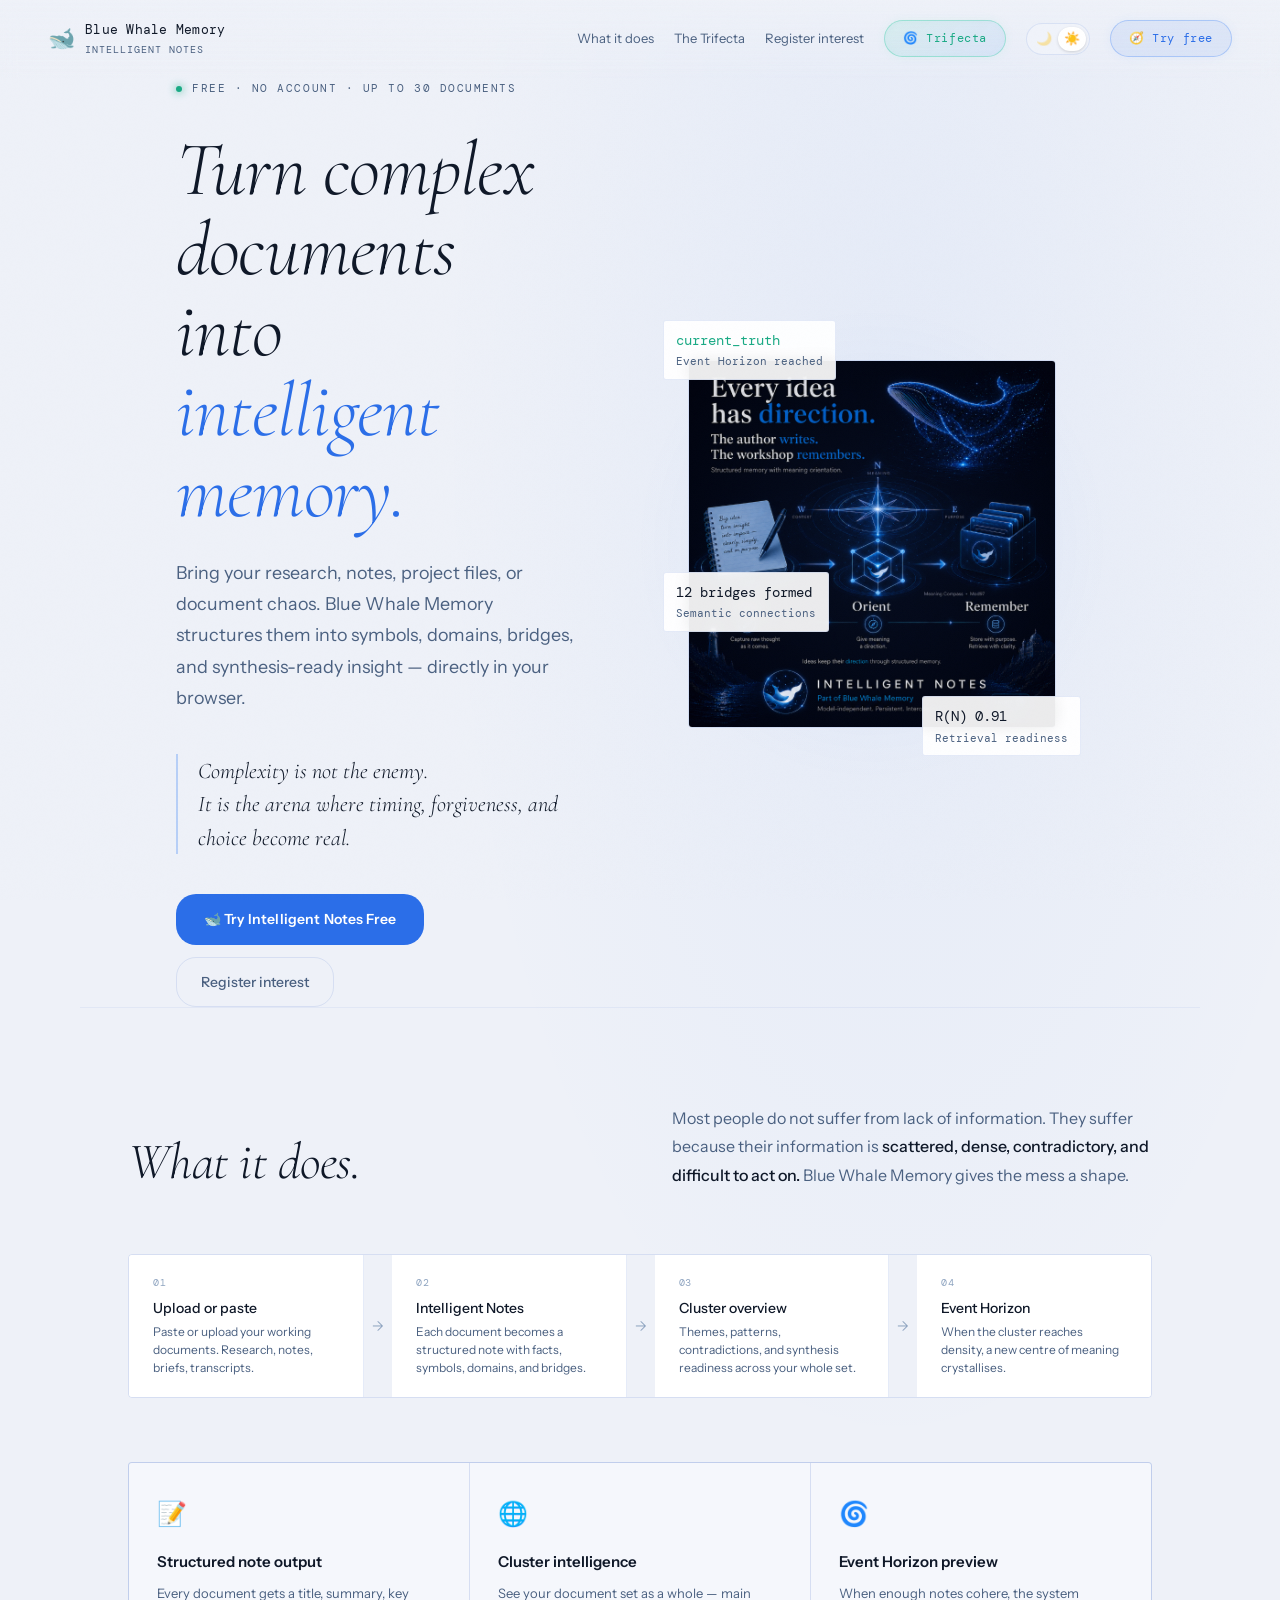
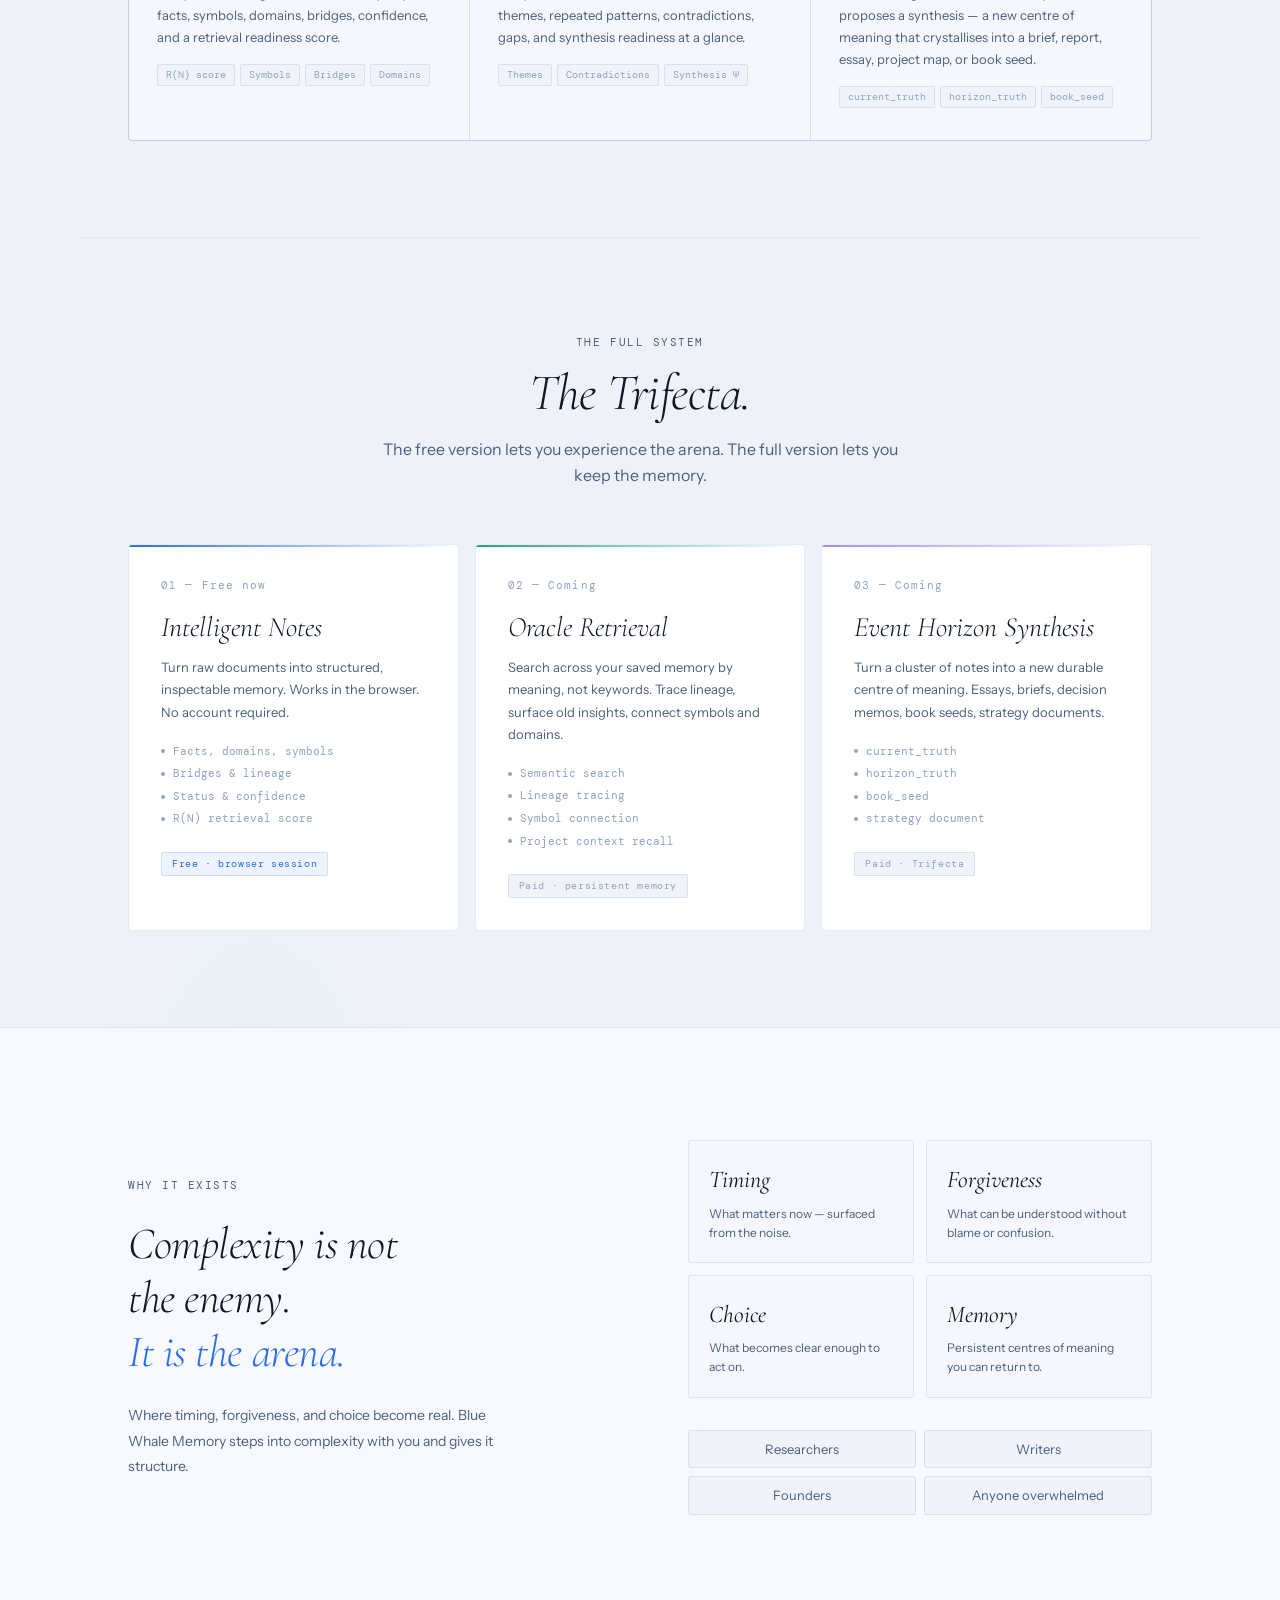
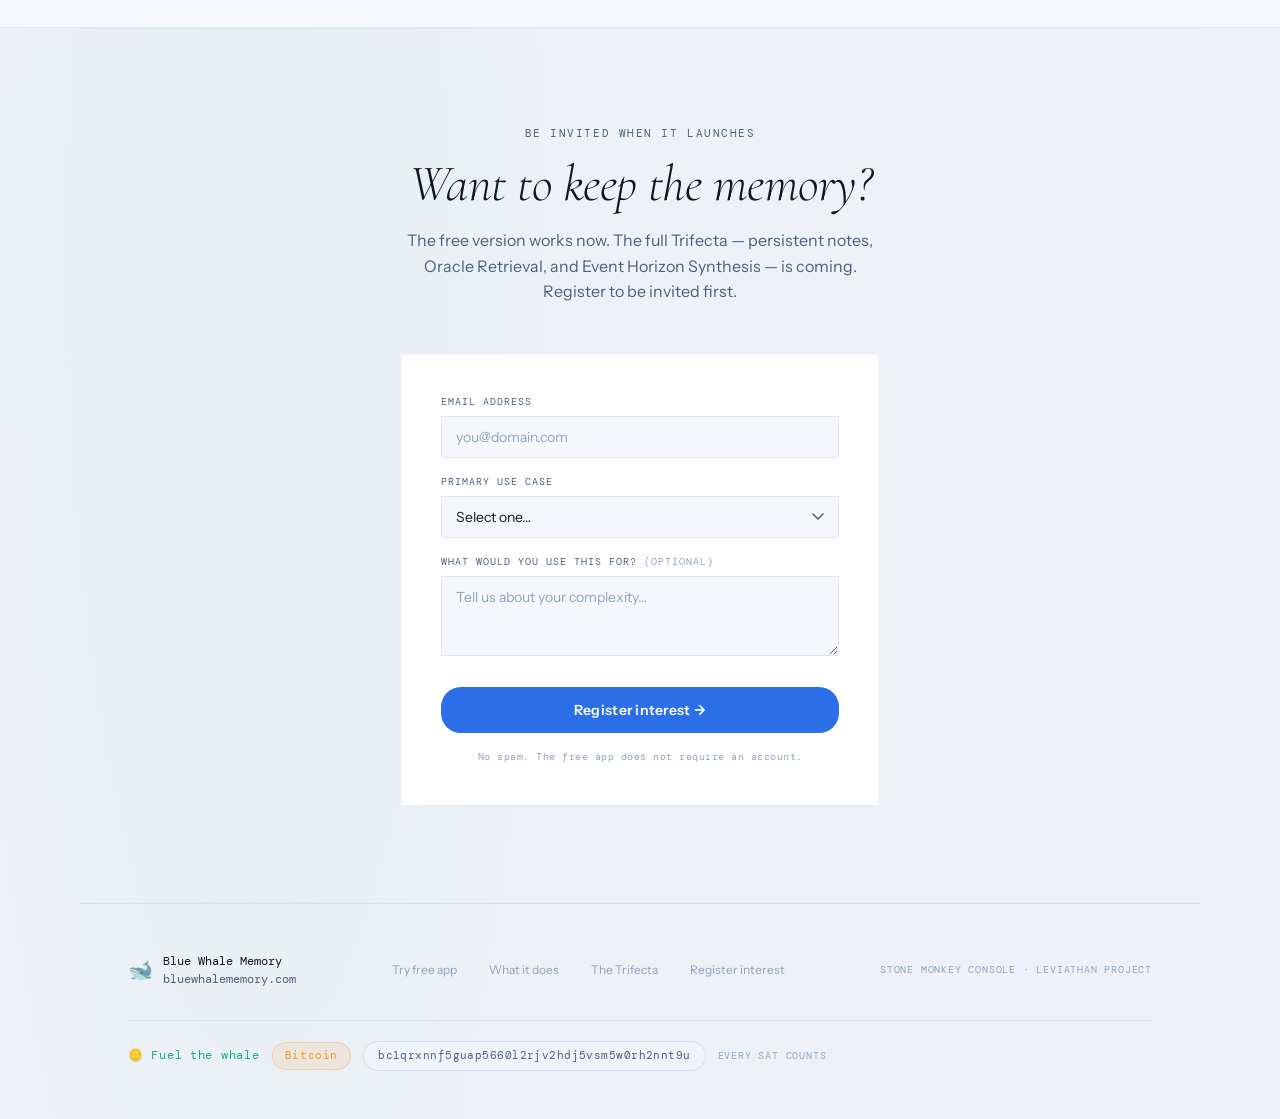
==== commit c0ea283f: "Update index.html" ====
--- a/index.html
+++ b/index.html
@@ -1,9 +1,3 @@
-Homepage html intelligent notes demo url 
-https://claude.ai/public/artifacts/ac03da75-c25e-4c80-95ef-3ee821bc7df9
-https://claude.ai/public/artifacts/71f1a0b4-fbff-4741-b08f-71c7a736668c
-
-
-
 
 <!DOCTYPE html>
 <html lang="en">
@@ -478,11 +472,7 @@
       </div>
     </div>
     <div class="hero-right">
-      <!-- <img src="/images/blue-whale-memory-hero.png" alt="Blue Whale Memory — symbolic whale sphere showing intelligent memory, domains, bridges, and coherent semantics"> -->
-      <div class="hero-img-placeholder">
-        <span>🐋</span>
-        <p>bluewhalememory.com/images/<br>blue-whale-leviathan.png</p>
-      </div>
+      <img src="/images/blue-whale-protocol.png" alt="Every idea has direction. The author writes. The workshop remembers." style="width:100%;border-radius:4px;border:.5px solid var(--border);">
       <div class="img-badge b1"><span class="badge-val badge-teal">current_truth</span><span>Event Horizon reached</span></div>
       <div class="img-badge b2"><span class="badge-val">R(N) 0.91</span><span>Retrieval readiness</span></div>
       <div class="img-badge b3"><span class="badge-val">12 bridges formed</span><span>Semantic connections</span></div>
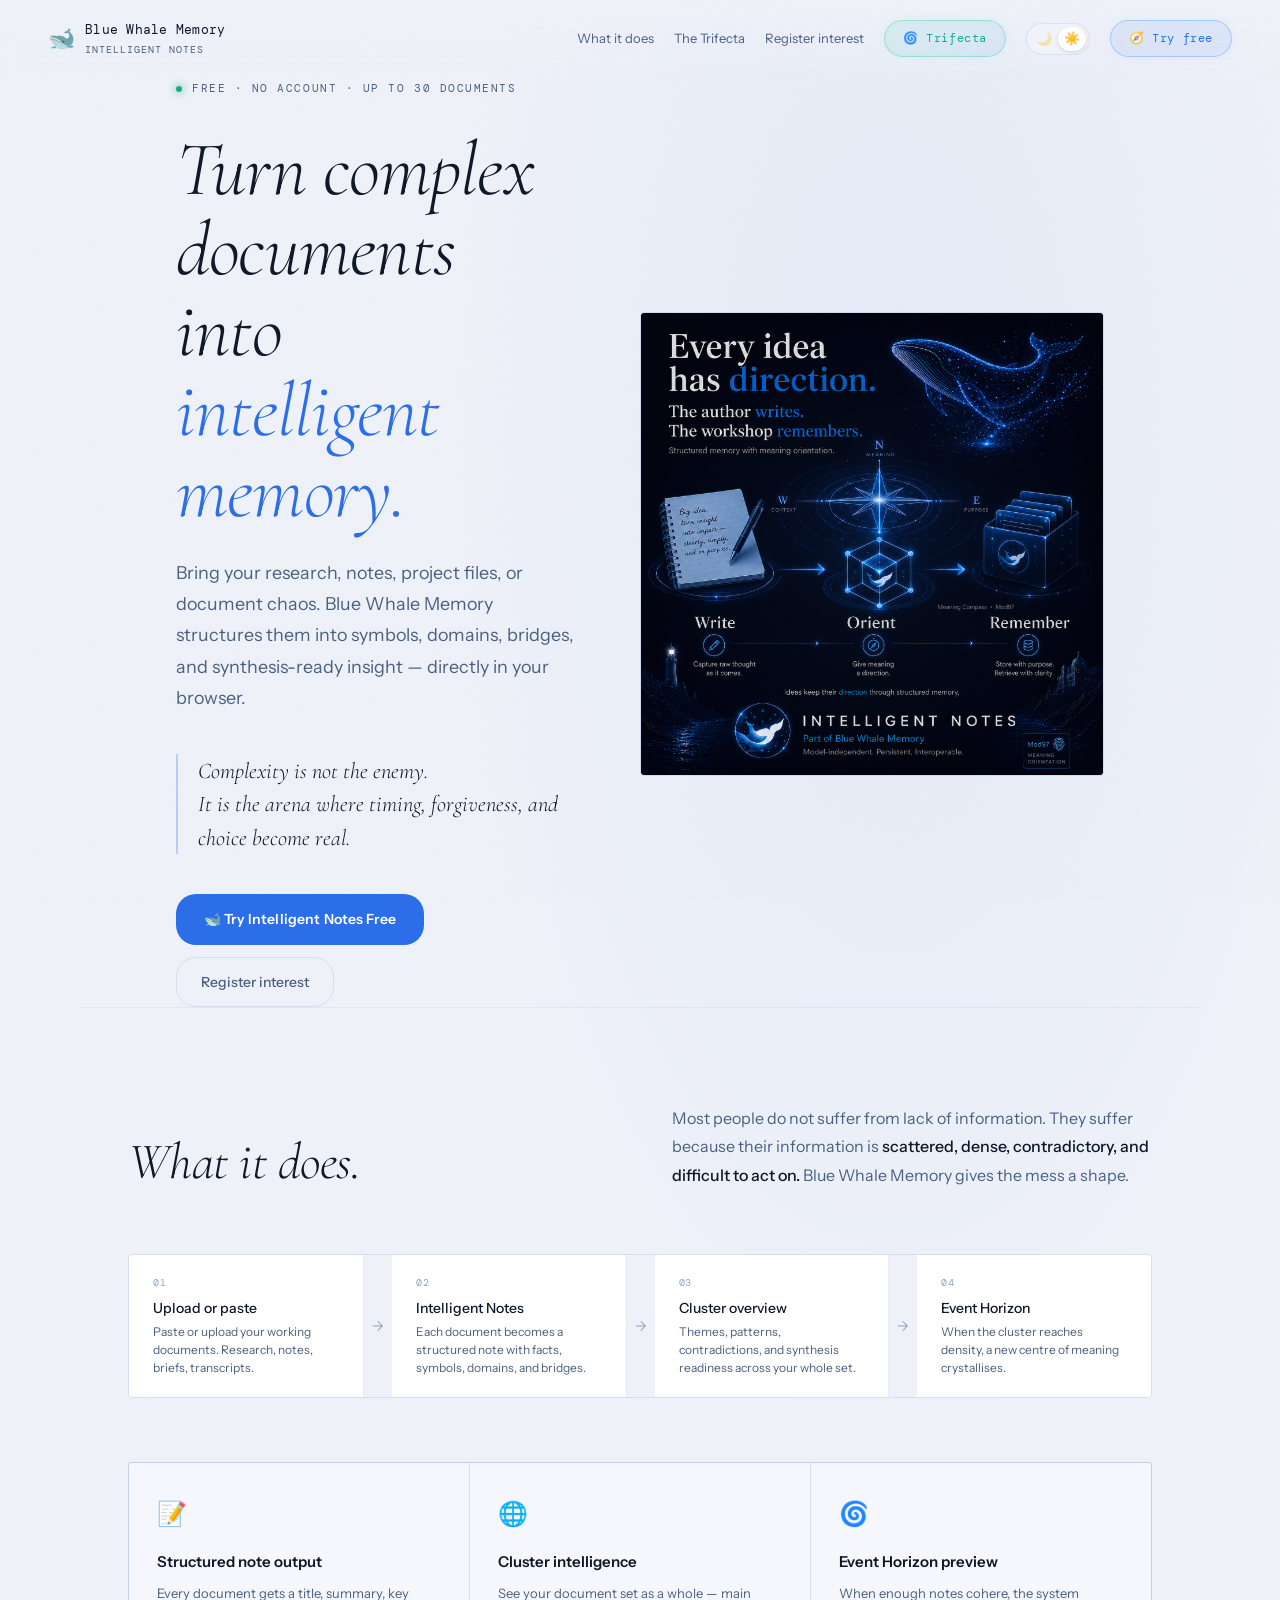
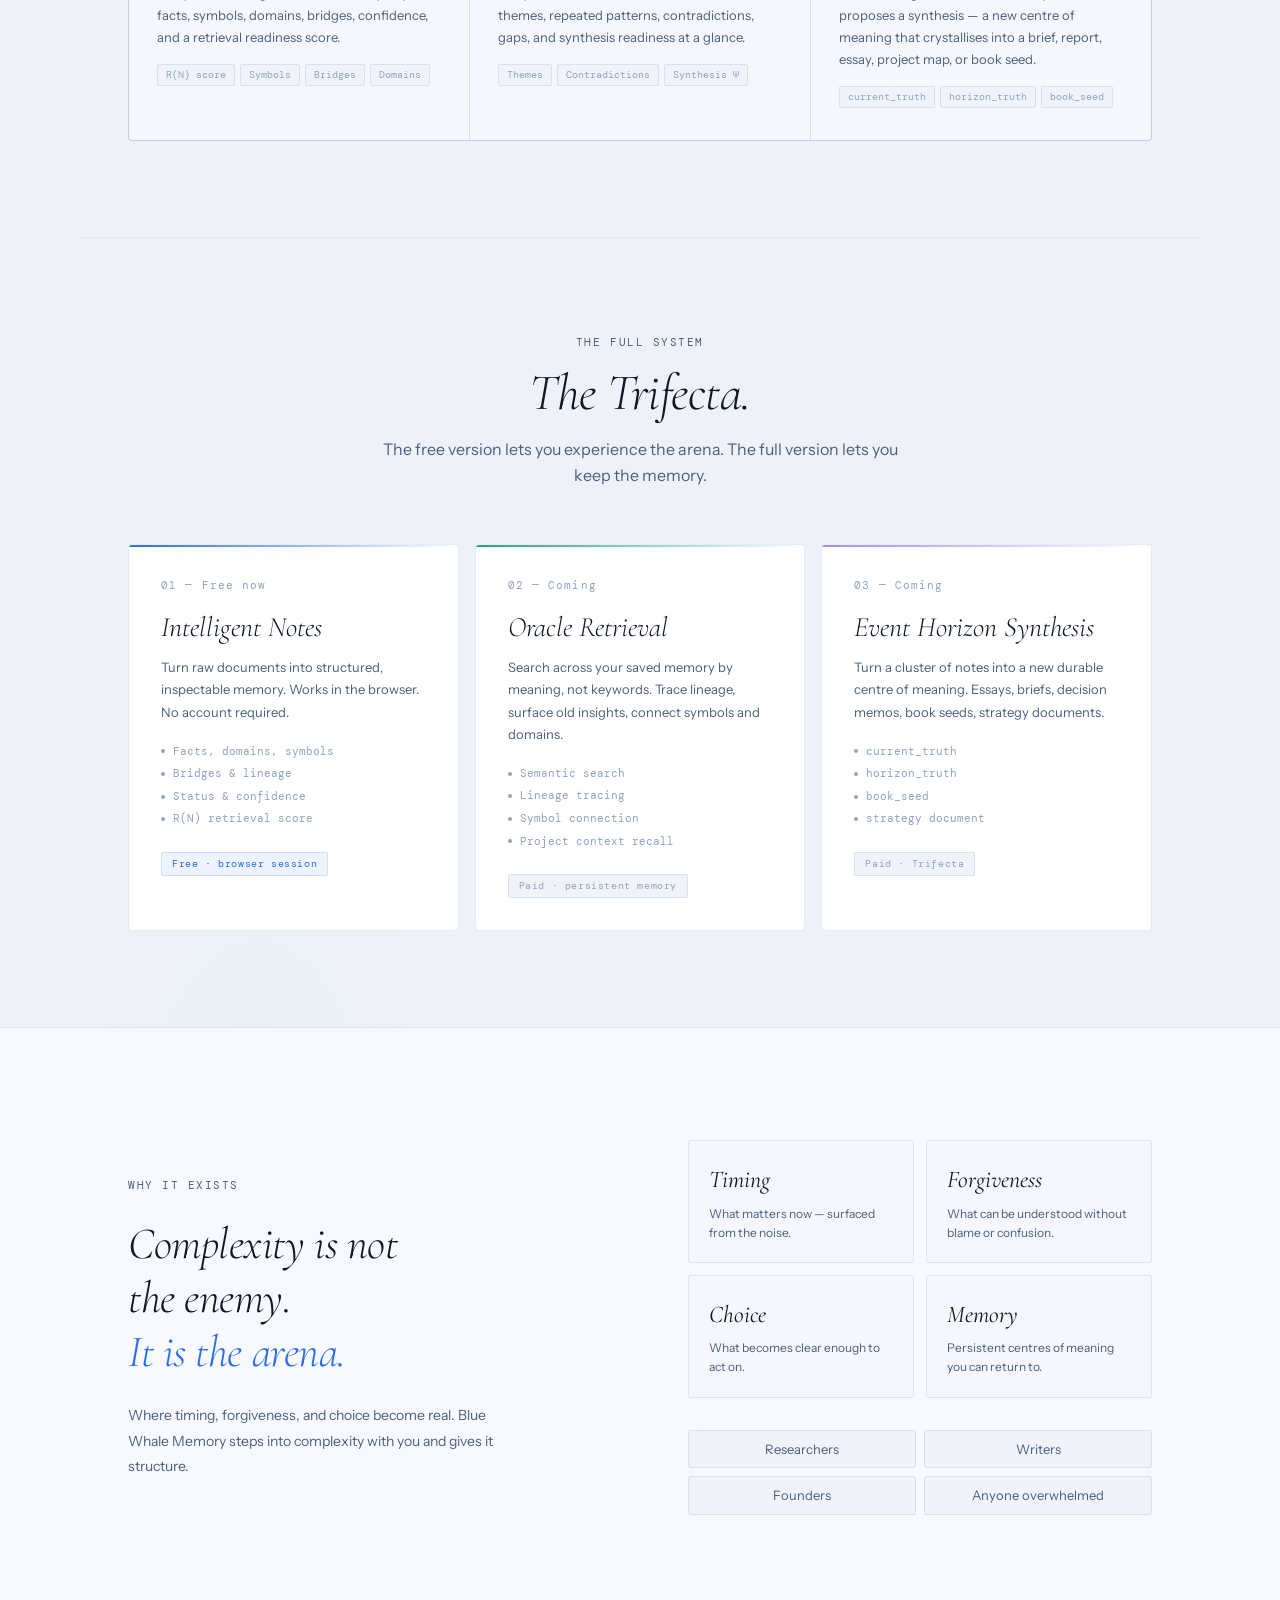
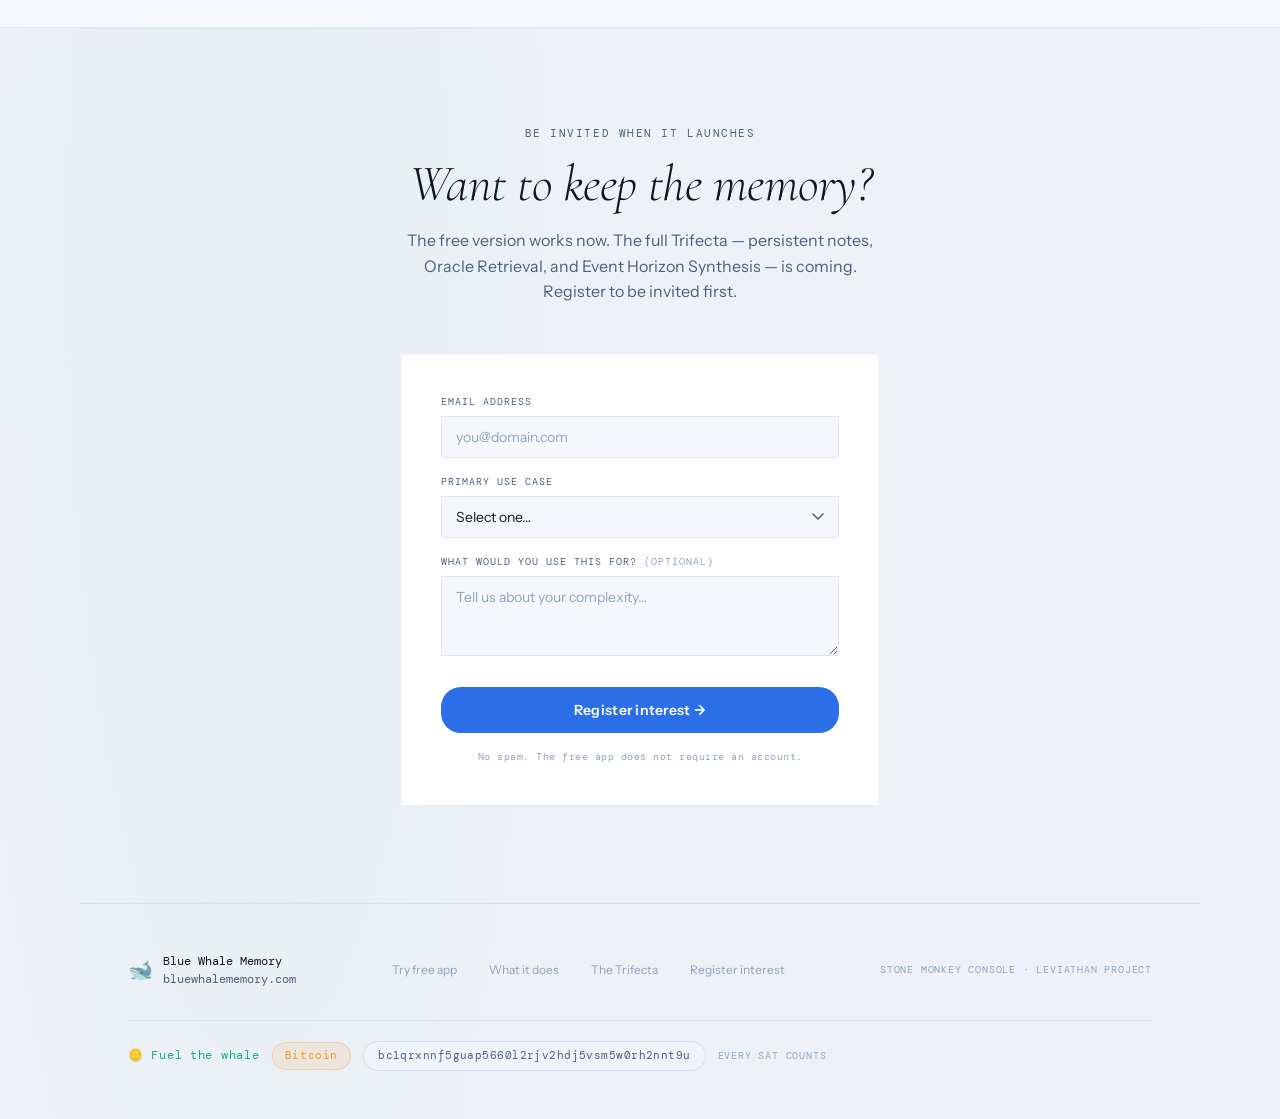
==== commit 292b73c7: "Update index.html" ====
--- a/index.html
+++ b/index.html
@@ -1,4 +1,3 @@
-
 <!DOCTYPE html>
 <html lang="en">
 <head>
@@ -60,14 +59,13 @@
 html.light nav{background:linear-gradient(to bottom,rgba(238,241,248,.97),transparent)}
 html.light .complexity{background:#f7f9fe}
 html.light .flow-arrow{background:var(--deep)}
-html.light .img-badge{background:rgba(255,255,255,.92)}
 html.light .hero-img-placeholder{background:radial-gradient(ellipse 70% 70% at 50% 45%,rgba(43,110,232,.06) 0%,transparent 70%),var(--surface)}
 
 
 /* ── THEME TRANSITION ── */
 html,body,nav,section,footer,.tri-card,.feat,.flow-step,
 .complexity,.complexity-inner,.cplx-item,.register-form-wrap,
-.form-input,.form-select,.form-textarea,.img-badge,.hero-img-placeholder{
+.form-input,.form-select,.form-textarea{
   transition:background .35s ease,color .35s ease,border-color .35s ease
 }
 
@@ -207,7 +205,6 @@
 .hero-right{
   position:relative;display:flex;align-items:center;justify-content:center;
   min-height:560px;animation:fadeUp .9s .2s ease both;
-  padding:0 clamp(1rem,4vw,3rem)
 }
 .hero-right::before{
   content:'';position:absolute;width:480px;height:480px;border-radius:50%;
@@ -221,16 +218,6 @@
   background:radial-gradient(ellipse 70% 70% at 50% 45%,rgba(79,142,247,.08) 0%,transparent 70%),var(--surface)
 }
 .hero-img-placeholder p{font-family:var(--fm);font-size:11px;letter-spacing:.1em;text-transform:uppercase;color:var(--faint)}
-.img-badge{
-  position:absolute;background:rgba(14,20,32,.9);border:.5px solid var(--border);
-  backdrop-filter:blur(8px);border-radius:3px;padding:8px 12px;
-  font-family:var(--fm);font-size:11px;color:var(--muted);pointer-events:none
-}
-.img-badge.b1{top:10%;left:5%}
-.img-badge.b2{bottom:12%;right:5%}
-.img-badge.b3{top:55%;left:5%}
-.badge-val{display:block;font-size:14px;color:var(--text);margin-bottom:2px}
-.badge-teal{color:var(--teal)}
 
 
 /* ── SECTIONS ── */
@@ -411,7 +398,6 @@
   .features{grid-template-columns:1fr}
   .trifecta-cards{grid-template-columns:1fr}
   .complexity-inner{grid-template-columns:1fr;gap:3rem}
-  .img-badge{display:none}
   footer{flex-direction:column;align-items:flex-start}
 }
 @media(max-width:600px){
@@ -439,7 +425,7 @@
     <a class="nav-link" href="#what">What it does</a>
     <a class="nav-link" href="#trifecta">The Trifecta</a>
     <a class="nav-link" href="#register">Register interest</a>
-    <a class="btn-pill btn-trifecta" href="https://claude.ai/public/artifacts/71f1a0b4-fbff-4741-b08f-71c7a736668c" target="_blank">🌀 Trifecta</a>
+    <a class="btn-pill btn-trifecta" href="/trifecta.html" target="_blank">🌀 Trifecta</a>
     <button class="theme-toggle" id="themeToggle" aria-label="Toggle light/dark theme">
       <span class="theme-toggle-option" id="opt-dark">🌙</span>
       <span class="theme-toggle-option" id="opt-light">☀️</span>
@@ -473,9 +459,6 @@
     </div>
     <div class="hero-right">
       <img src="/images/blue-whale-protocol.png" alt="Every idea has direction. The author writes. The workshop remembers." style="width:100%;border-radius:4px;border:.5px solid var(--border);">
-      <div class="img-badge b1"><span class="badge-val badge-teal">current_truth</span><span>Event Horizon reached</span></div>
-      <div class="img-badge b2"><span class="badge-val">R(N) 0.91</span><span>Retrieval readiness</span></div>
-      <div class="img-badge b3"><span class="badge-val">12 bridges formed</span><span>Semantic connections</span></div>
     </div>
   </div>
 </div>
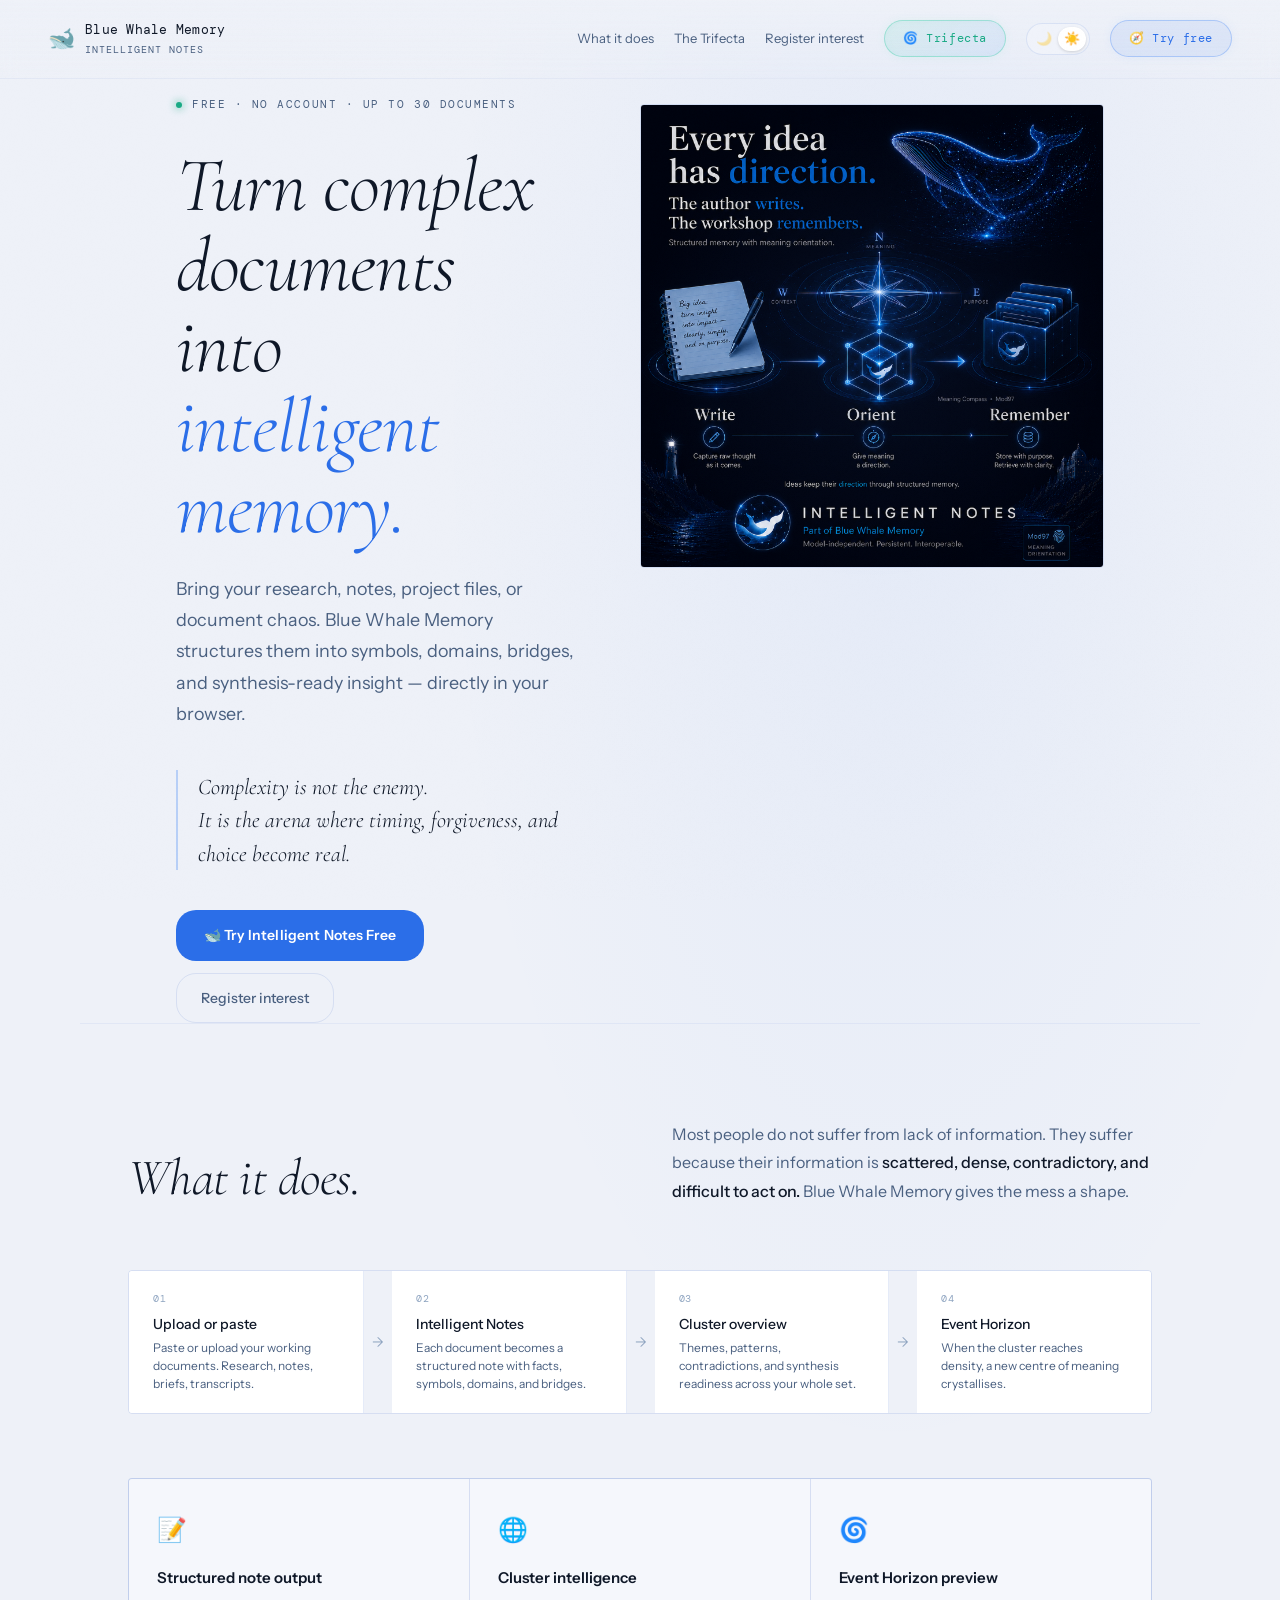
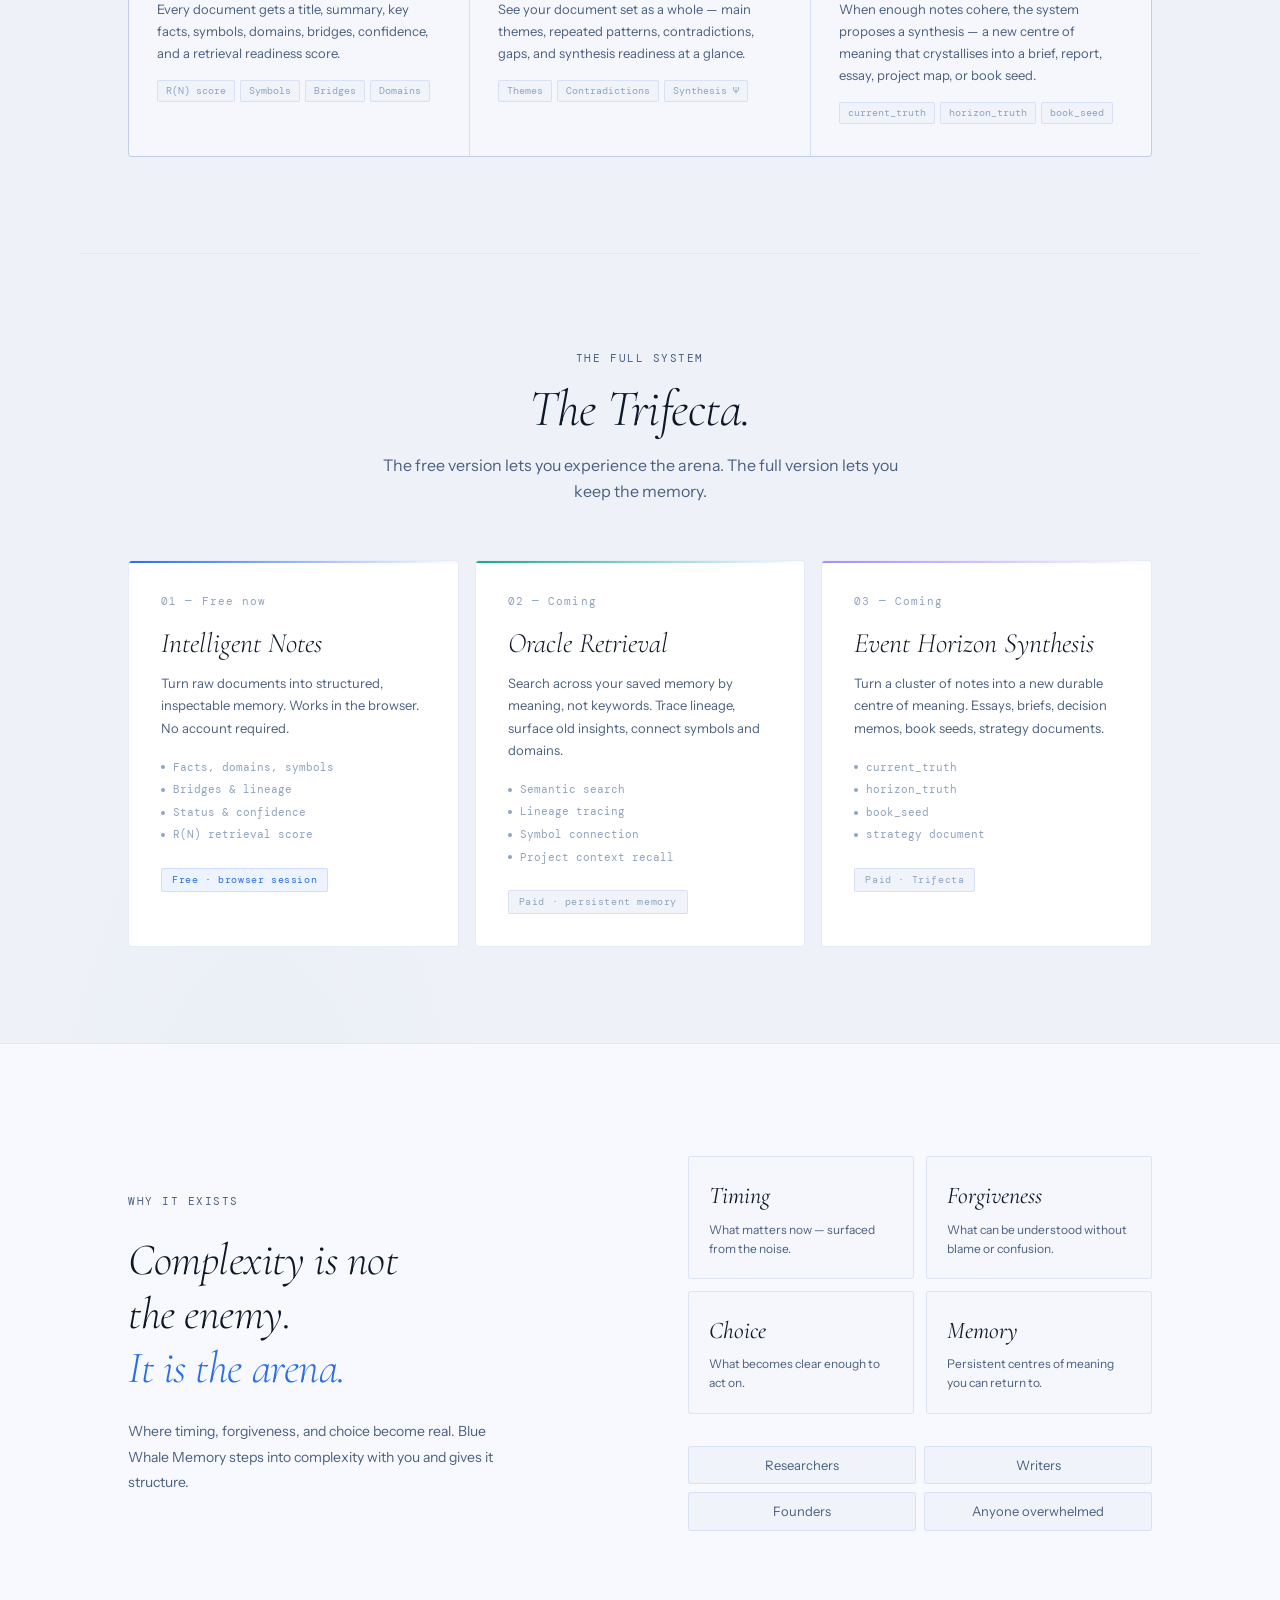
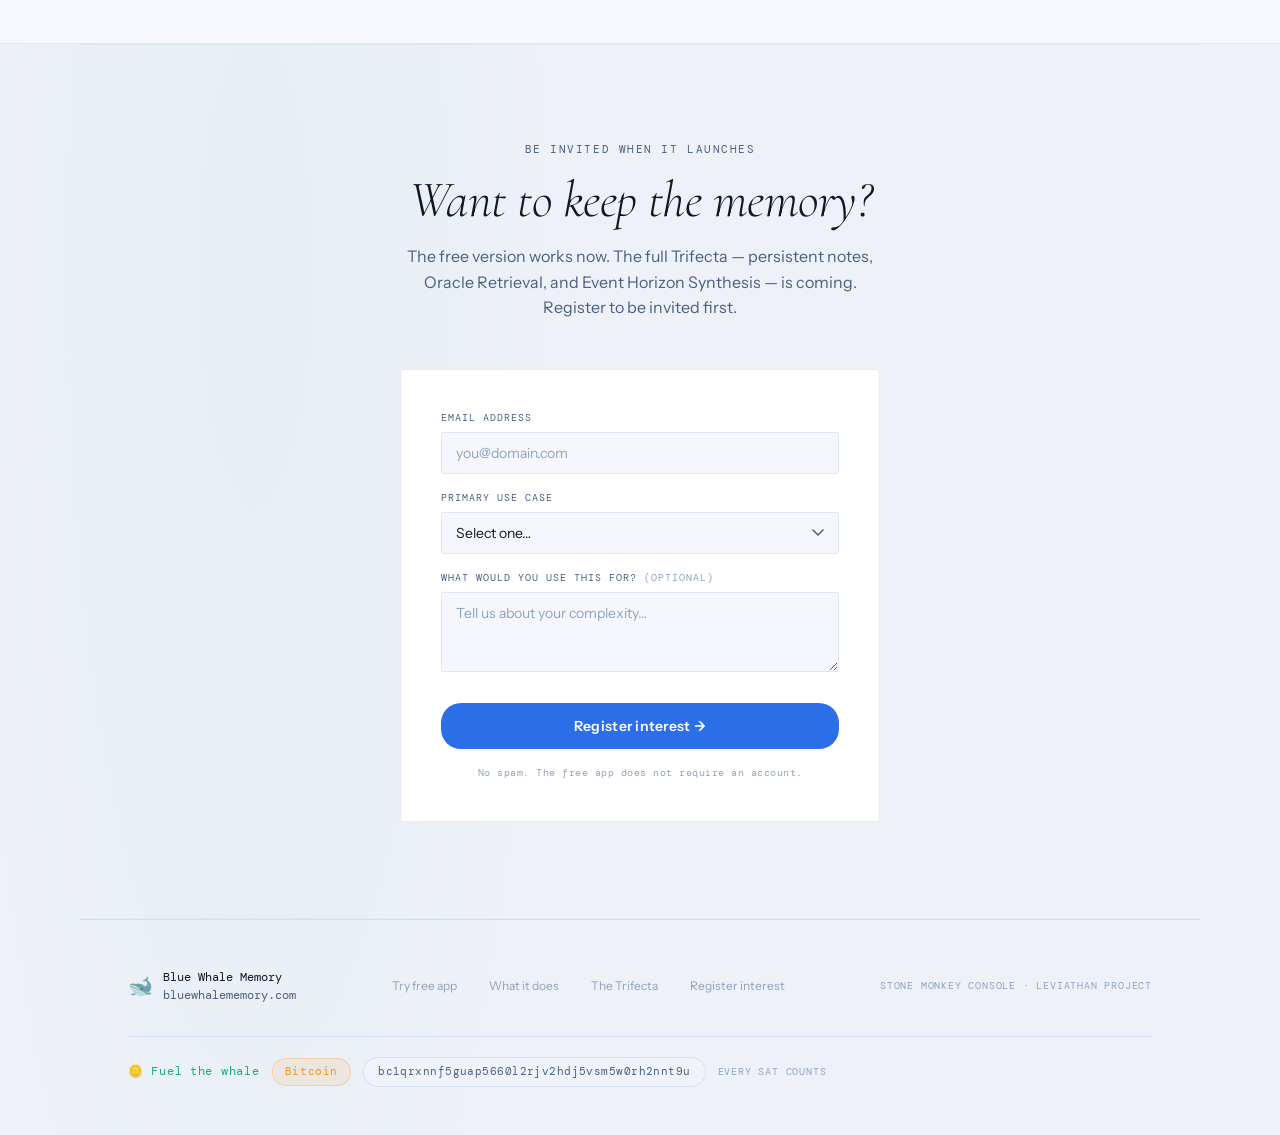
==== commit eb949100: "Update index.html" ====
--- a/index.html
+++ b/index.html
@@ -4,6 +4,8 @@
 <meta charset="UTF-8">
 <meta name="viewport" content="width=device-width, initial-scale=1.0">
 <title>Blue Whale Memory — Intelligent Notes</title>
+<link rel="stylesheet" href="/styles.css">
+<link rel="icon" href="data:image/svg+xml,<svg xmlns='http://www.w3.org/2000/svg' viewBox='0 0 100 100'><text y='.9em' font-size='90'>🐋</text></svg>">
 <meta name="description" content="Turn complex documents into structured, intelligent memory. Free to try. No account required.">
 <link rel="preconnect" href="https://fonts.googleapis.com">
 <link rel="preconnect" href="https://fonts.gstatic.com" crossorigin>
@@ -163,7 +165,7 @@
 /* ── HERO ── */
 .hero{
   min-height:100vh;display:grid;grid-template-columns:1fr 1fr;
-  align-items:center;padding:5rem var(--pad) 0;
+  align-items:start;padding:6rem var(--pad) 0;
   max-width:var(--max);margin:0 auto
 }
 .hero-left{padding-right:clamp(2rem,5vw,5rem);animation:fadeUp .9s ease both}
@@ -203,8 +205,8 @@
 
 /* ── HERO IMAGE ── */
 .hero-right{
-  position:relative;display:flex;align-items:center;justify-content:center;
-  min-height:560px;animation:fadeUp .9s .2s ease both;
+  position:relative;display:flex;align-items:flex-start;justify-content:center;
+  align-self:start;padding-top:0.5rem;animation:fadeUp .9s .2s ease both;
 }
 .hero-right::before{
   content:'';position:absolute;width:480px;height:480px;border-radius:50%;
@@ -386,24 +388,37 @@
 
 
 /* ── RESPONSIVE ── */
-@media(max-width:860px){
-  .hero{grid-template-columns:1fr;min-height:auto;padding-top:7rem;gap:3rem}
+/* tablet */
+@media(max-width:1000px){
+  .hero{gap:2rem}
+  .hero-left{padding-right:clamp(1rem,3vw,2rem)}
+}
+/* tablet portrait */
+@media(max-width:800px){
+  .hero{grid-template-columns:1fr;min-height:auto;padding-top:7rem;gap:2.5rem}
   .hero-left{padding-right:0}
-  .hero-right{min-height:320px}
+  .hero-right{width:100%;max-width:520px;margin:0 auto;align-self:auto;padding-top:0}
   .what-header{grid-template-columns:1fr;gap:1.5rem}
   .flow{flex-direction:column}
   .flow-step{border-right:none;border-bottom:.5px solid var(--border)}
   .flow-step:last-child{border-bottom:none}
   .flow-arrow{display:none}
-  .features{grid-template-columns:1fr}
+  .features{grid-template-columns:1fr 1fr}
   .trifecta-cards{grid-template-columns:1fr}
   .complexity-inner{grid-template-columns:1fr;gap:3rem}
-  footer{flex-direction:column;align-items:flex-start}
-}
-@media(max-width:600px){
-  .nav-actions .nav-link{display:none}
+  .img-badge{display:none}
+  .hero-ctas{flex-wrap:wrap}
+}
+/* mobile */
+@media(max-width:540px){
+  .features{grid-template-columns:1fr}
   .complexity-grid{grid-template-columns:1fr}
   .cplx-who{grid-template-columns:1fr}
+  .hero-headline{font-size:clamp(2.2rem,10vw,3.2rem)}
+  .register-form-wrap{padding:1.5rem}
+  .closing-ctas{flex-direction:column;align-items:center}
+  footer{flex-direction:column;align-items:flex-start}
+  .footer-links{flex-wrap:wrap;gap:1rem}
 }
 
 
--- a/styles.css
+++ b/styles.css
@@ -0,0 +1,207 @@
+/*
+ * Blue Whale Memory — Shared Stylesheet
+ * Link from every page: <link rel="stylesheet" href="/styles.css">
+ * Page-specific styles go in each file's own <style> block.
+ */
+
+/* ── RESET ── */
+*,*::before,*::after{box-sizing:border-box;margin:0;padding:0}
+
+/* ── TOKENS — dark default ── */
+:root{
+  --ink:        #0a0d13;
+  --deep:       #060810;
+  --surface:    #0e1420;
+  --surface2:   #141c2e;
+  --border:     rgba(100,140,220,0.12);
+  --border-mid: rgba(100,140,220,0.07);
+  --text:       #dce6f5;
+  --muted:      #6e87a8;
+  --faint:      #2e3d55;
+  --accent:     #4f8ef7;
+  --accent-dim: rgba(79,142,247,0.10);
+  --teal:       #3ecfa8;
+  --teal-dim:   rgba(62,207,168,0.08);
+  --amber:      #f59e0b;
+  --amber-dim:  rgba(245,158,11,0.09);
+  --fd:'Cormorant Garamond',Georgia,serif;
+  --fb:'Instrument Sans',sans-serif;
+  --fm:'DM Mono',monospace;
+  --pad:clamp(1.25rem,5vw,3rem);
+  --rad:20px;
+  --max:1120px;
+  --nav-top:rgba(6,8,16,0.97);
+  --nav-mid:rgba(6,8,16,0.70);
+}
+
+/* ── LIGHT MODE ── */
+html.light{
+  --ink:        #f5f4f0;
+  --deep:       #eceae4;
+  --surface:    #faf9f7;
+  --surface2:   #f0ede8;
+  --border:     rgba(60,80,140,0.12);
+  --border-mid: rgba(60,80,140,0.07);
+  --text:       #1a2236;
+  --muted:      #4a5a7a;
+  --faint:      #8a9ab8;
+  --accent:     #2d6ef0;
+  --accent-dim: rgba(45,110,240,0.10);
+  --teal:       #0d8f72;
+  --teal-dim:   rgba(13,143,114,0.08);
+  --amber:      #b45309;
+  --amber-dim:  rgba(180,83,9,0.08);
+  --nav-top:rgba(238,241,248,0.97);
+  --nav-mid:rgba(238,241,248,0.50);
+}
+
+/* ── BASE ── */
+html{
+  background:var(--deep);
+  color:var(--text);
+  font-family:var(--fb);
+  font-size:16px;
+  line-height:1.6;
+  -webkit-font-smoothing:antialiased;
+  scroll-behavior:smooth;
+}
+
+body{
+  background:var(--deep);
+  transition:background .35s ease,color .35s ease;
+}
+
+/* ── NOISE GRAIN ── */
+html::after{
+  content:'';position:fixed;inset:0;pointer-events:none;z-index:1000;opacity:.35;
+  background-image:url("data:image/svg+xml,%3Csvg viewBox='0 0 256 256' xmlns='http://www.w3.org/2000/svg'%3E%3Cfilter id='n'%3E%3CfeTurbulence type='fractalNoise' baseFrequency='0.9' numOctaves='4' stitchTiles='stitch'/%3E%3C/filter%3E%3Crect width='100%25' height='100%25' filter='url(%23n)' opacity='0.035'/%3E%3C/svg%3E");
+  background-size:200px;
+}
+html.light::after{opacity:.1}
+
+/* ── SCROLLBAR ── */
+::-webkit-scrollbar{width:4px}
+::-webkit-scrollbar-track{background:transparent}
+::-webkit-scrollbar-thumb{background:var(--faint);border-radius:4px}
+::-webkit-scrollbar-thumb:hover{background:var(--muted)}
+
+/* ── NAV ── */
+nav{
+  position:fixed;top:0;left:0;right:0;z-index:100;
+  padding:1.25rem var(--pad);
+  display:flex;align-items:center;justify-content:space-between;
+  background:linear-gradient(to bottom,var(--nav-top),var(--nav-mid));
+  backdrop-filter:blur(8px);-webkit-backdrop-filter:blur(8px);
+  border-bottom:.5px solid var(--border-mid);
+  transition:background .35s ease;
+}
+.nav-brand{display:flex;align-items:center;gap:10px;text-decoration:none}
+.nav-brand:hover{opacity:.8}
+.nav-whale{font-size:22px;line-height:1}
+.nav-name{font-family:var(--fm);font-size:13px;color:var(--text);letter-spacing:.02em;transition:color .35s}
+.nav-name span{display:block;font-size:10px;color:var(--muted);letter-spacing:.1em;text-transform:uppercase;margin-top:1px;transition:color .35s}
+.nav-actions{display:flex;align-items:center;gap:1rem;flex-wrap:nowrap}
+.nav-link{font-size:13px;color:var(--muted);text-decoration:none;transition:color .2s;white-space:nowrap}
+.nav-link:hover{color:var(--text)}
+.nav-doc{font-family:var(--fm);font-size:10px;color:var(--faint);letter-spacing:.1em;text-transform:uppercase}
+
+/* ── BACK LINK ── */
+.back-link{
+  display:inline-flex;align-items:center;gap:6px;
+  font-family:var(--fm);font-size:11px;letter-spacing:.06em;
+  color:var(--muted);text-decoration:none;
+  padding:5px 12px;border:.5px solid var(--border);
+  border-radius:var(--rad);background:var(--surface);
+  transition:color .2s,border-color .2s,background .35s;
+}
+.back-link:hover{color:var(--teal);border-color:rgba(62,207,168,.3)}
+
+/* ── THEME TOGGLE ── */
+.theme-toggle{
+  display:flex;align-items:center;
+  background:var(--surface2);border:.5px solid var(--border);
+  border-radius:var(--rad);padding:3px;cursor:pointer;flex-shrink:0;
+  transition:background .35s,border-color .35s;
+}
+.theme-toggle-option{
+  display:flex;align-items:center;justify-content:center;
+  width:28px;height:24px;border-radius:16px;
+  font-size:13px;opacity:.4;line-height:1;transition:background .2s,opacity .2s;
+}
+.theme-toggle-option.active{background:var(--surface);opacity:1;box-shadow:0 1px 3px rgba(0,0,0,.15)}
+
+/* ── PILL BUTTONS ── */
+.btn-pill{
+  display:inline-flex;align-items:center;gap:6px;
+  font-family:var(--fm);font-size:12px;letter-spacing:.05em;
+  padding:8px 18px;border-radius:var(--rad);
+  text-decoration:none;white-space:nowrap;cursor:pointer;
+  transition:all .25s ease;
+}
+.btn-teal{
+  background:linear-gradient(135deg,rgba(62,207,168,.12),rgba(79,142,247,.10));
+  color:var(--teal);border:1px solid rgba(62,207,168,.40);
+}
+.btn-teal:hover{
+  background:linear-gradient(135deg,rgba(62,207,168,.22),rgba(79,142,247,.16));
+  border-color:rgba(62,207,168,.7);color:#5ef5d0;transform:translateY(-1px);
+}
+.btn-accent{
+  background:var(--accent-dim);color:var(--accent);
+  border:1px solid rgba(79,142,247,.35);
+}
+.btn-accent:hover{
+  background:rgba(79,142,247,.18);border-color:rgba(79,142,247,.6);transform:translateY(-1px);
+}
+.btn-ghost{
+  background:transparent;color:var(--muted);
+  border:.5px solid var(--border);
+}
+.btn-ghost:hover{color:var(--text);border-color:rgba(100,140,220,.3)}
+
+/* ── SECTION DIVIDER ── */
+.section-divider{width:100%;height:.5px;background:var(--border-mid)}
+
+/* ── SCROLL REVEAL ── */
+.reveal{opacity:0;transform:translateY(20px);transition:opacity .7s ease,transform .7s ease}
+.reveal.visible{opacity:1;transform:translateY(0)}
+
+/* ── SMOOTH THEME TRANSITIONS ── */
+nav,section,footer,.tri-card,.feat,.flow-step,.complexity,
+.complexity-inner,.cplx-item,.register-form-wrap,.form-input,
+.form-select,.form-textarea,.layer,.uplift-card,.callout,
+.limit-cell,.compound-visual,.summary-table thead th,
+.summary-table tbody td,.closing,.doc-footer,.props li{
+  transition:background .35s ease,color .35s ease,border-color .35s ease;
+}
+
+/* ── FOOTER ── */
+.site-footer{
+  border-top:.5px solid var(--border);
+  padding:3rem var(--pad);
+  max-width:var(--max);margin:0 auto;
+  display:flex;align-items:center;justify-content:space-between;flex-wrap:wrap;gap:1.5rem;
+}
+.footer-brand{display:flex;align-items:center;gap:10px}
+.footer-whale{font-size:20px}
+.footer-name{font-family:var(--fm);font-size:12px;color:var(--muted);line-height:1.5;transition:color .35s}
+.footer-name strong{color:var(--text);font-weight:400;display:block;transition:color .35s}
+.footer-links{display:flex;gap:2rem;align-items:center}
+.footer-link{font-size:12px;color:var(--faint);text-decoration:none;transition:color .2s}
+.footer-link:hover{color:var(--muted)}
+.footer-stone{font-family:var(--fm);font-size:10px;color:var(--faint);letter-spacing:.08em;text-transform:uppercase}
+
+/* ── DOC FOOTER (brief pages) ── */
+.doc-footer{
+  margin-top:4rem;padding-top:1.5rem;border-top:.5px solid var(--border-mid);
+  display:flex;justify-content:space-between;align-items:center;flex-wrap:wrap;gap:1rem;
+}
+.doc-footer-text{font-family:var(--fm);font-size:10px;color:var(--faint);letter-spacing:.06em;text-transform:uppercase}
+
+/* ── RESPONSIVE NAV ── */
+@media(max-width:640px){
+  .nav-link,.nav-doc{display:none}
+}
+@media(max-width:480px){
+  nav{padding:1rem var(--pad)}
+}
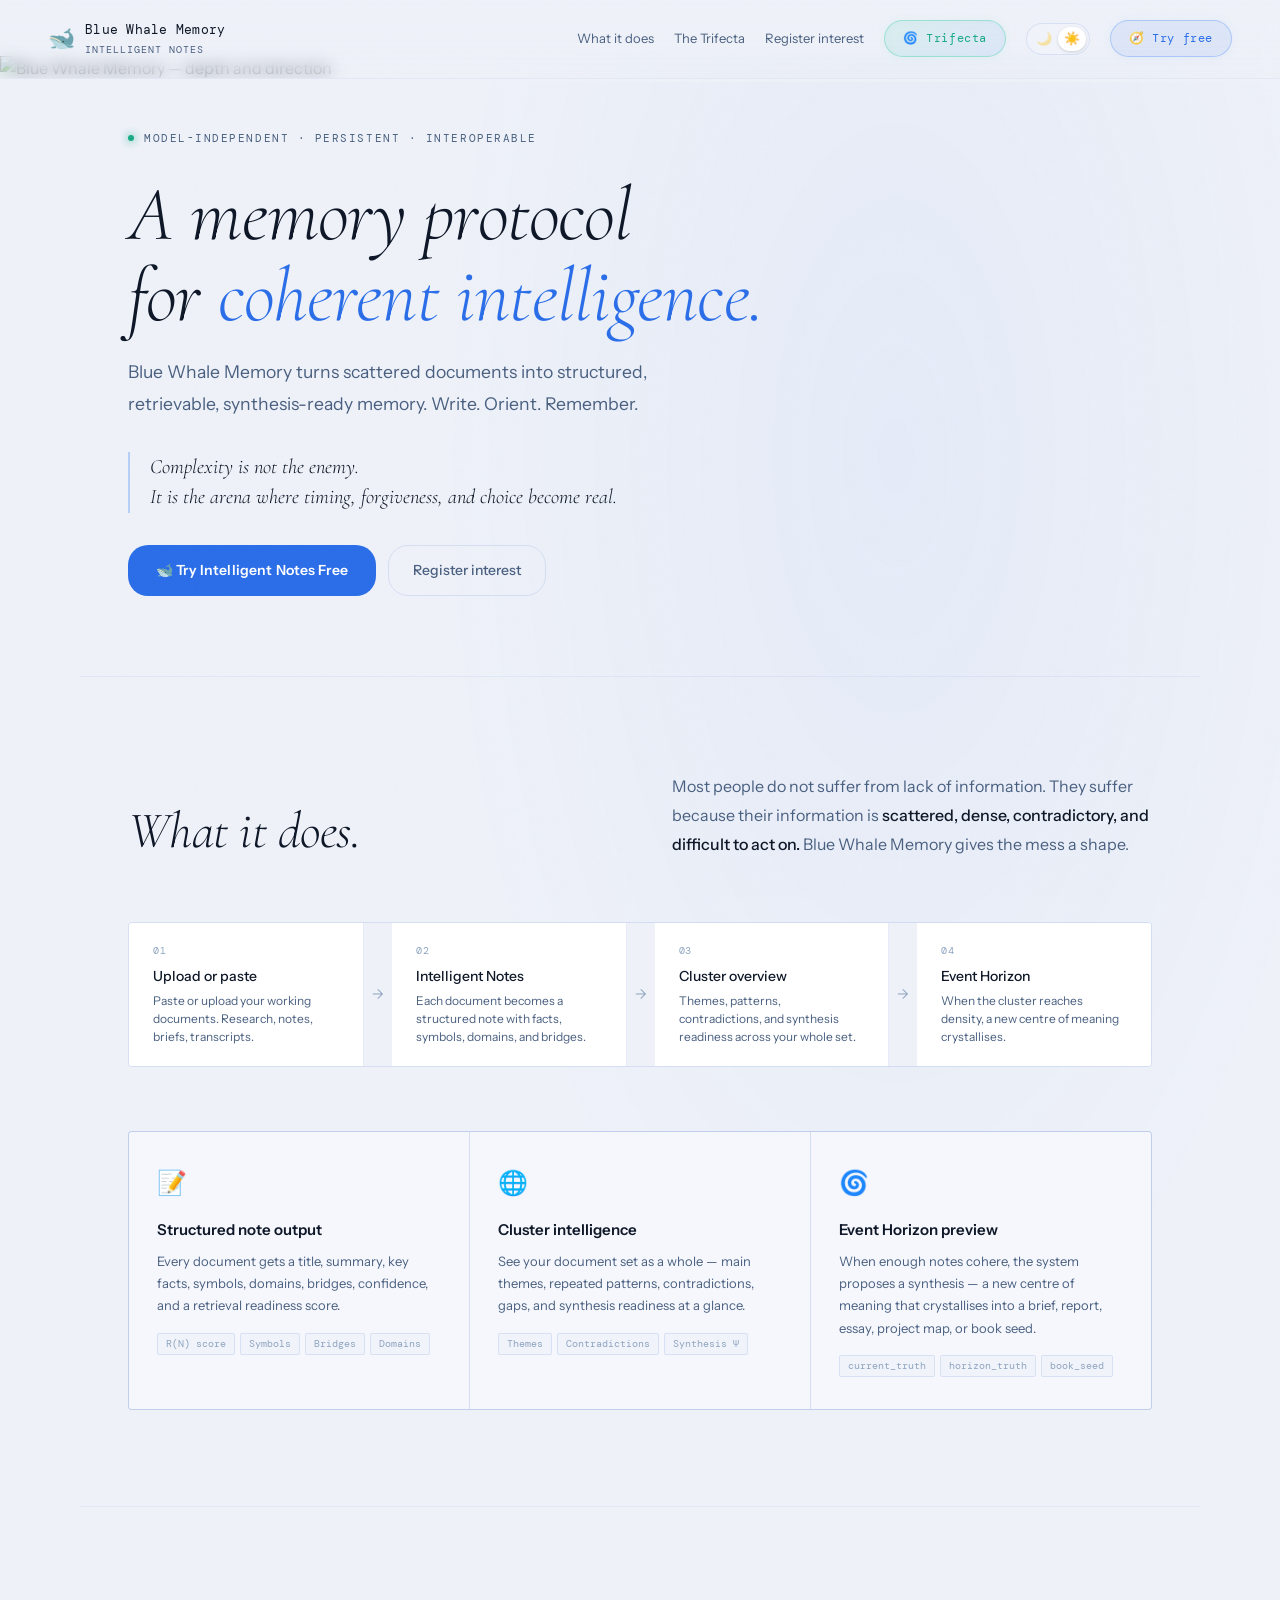
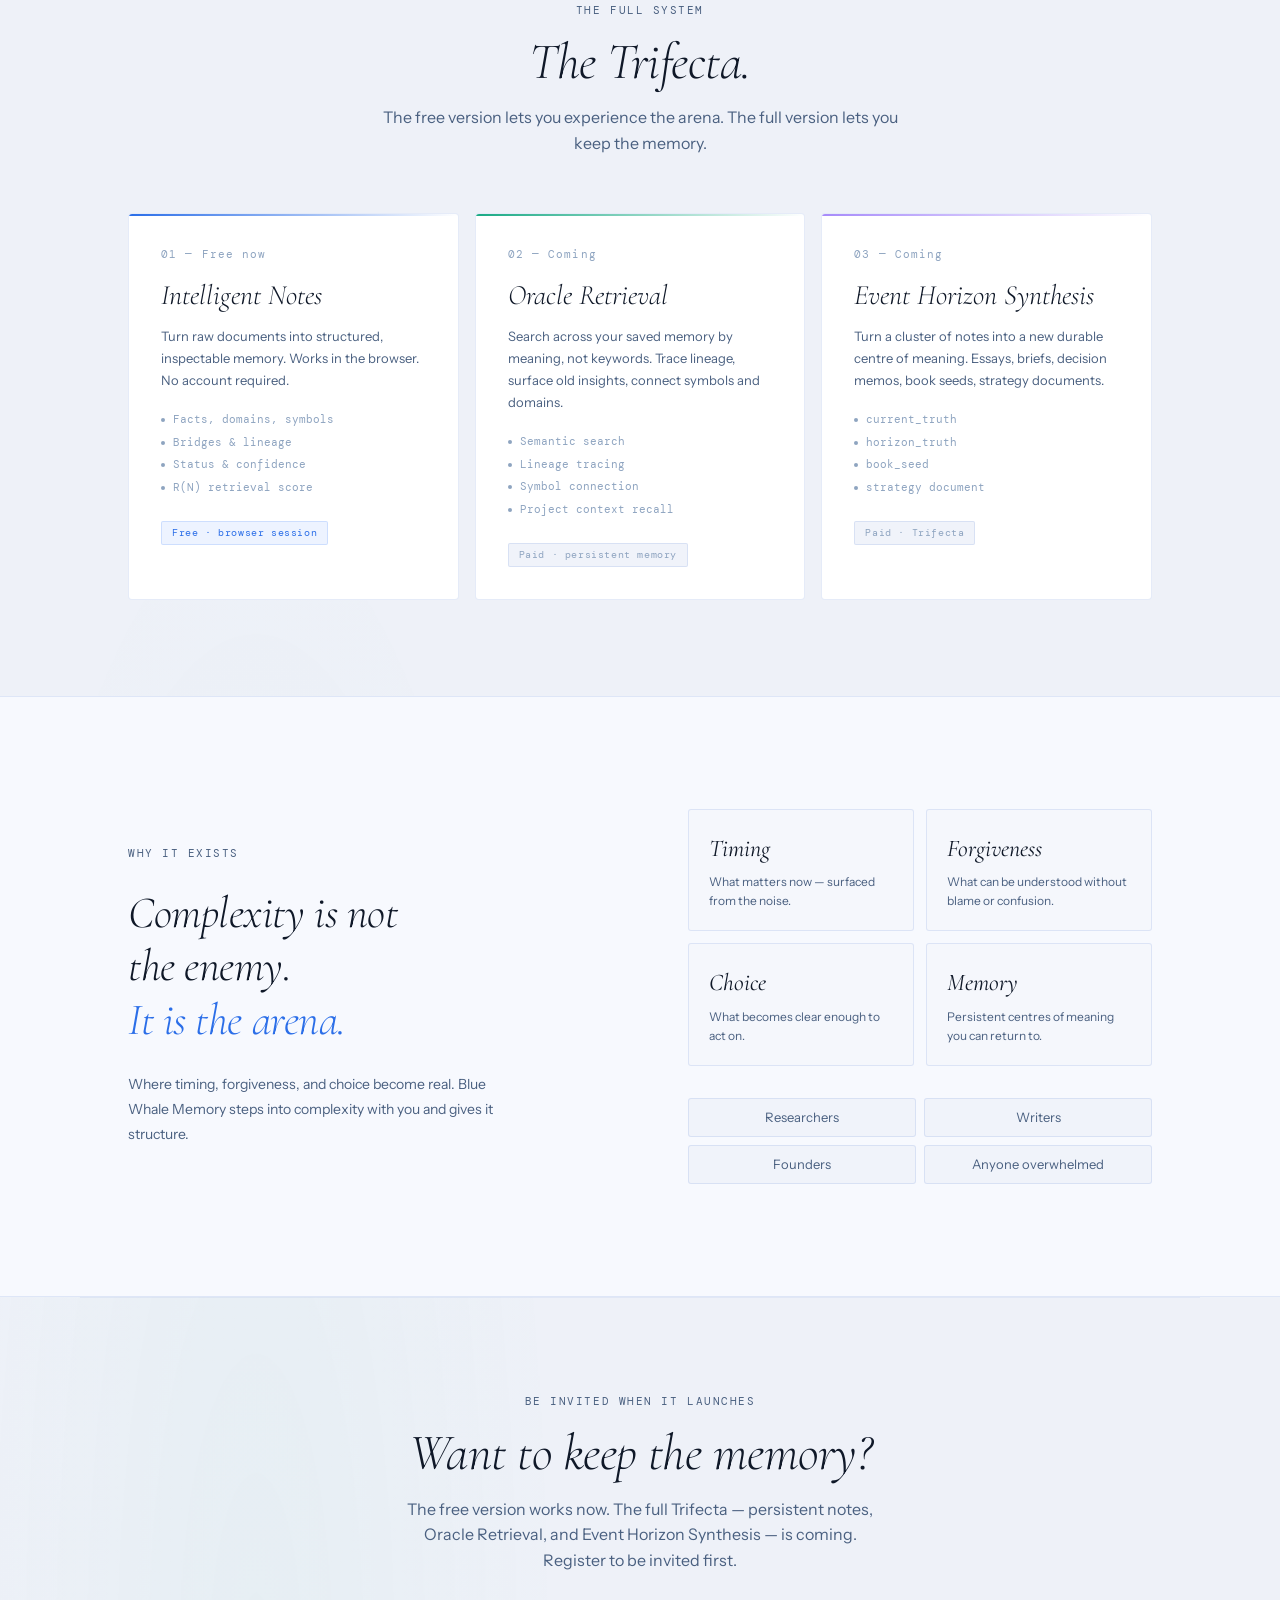
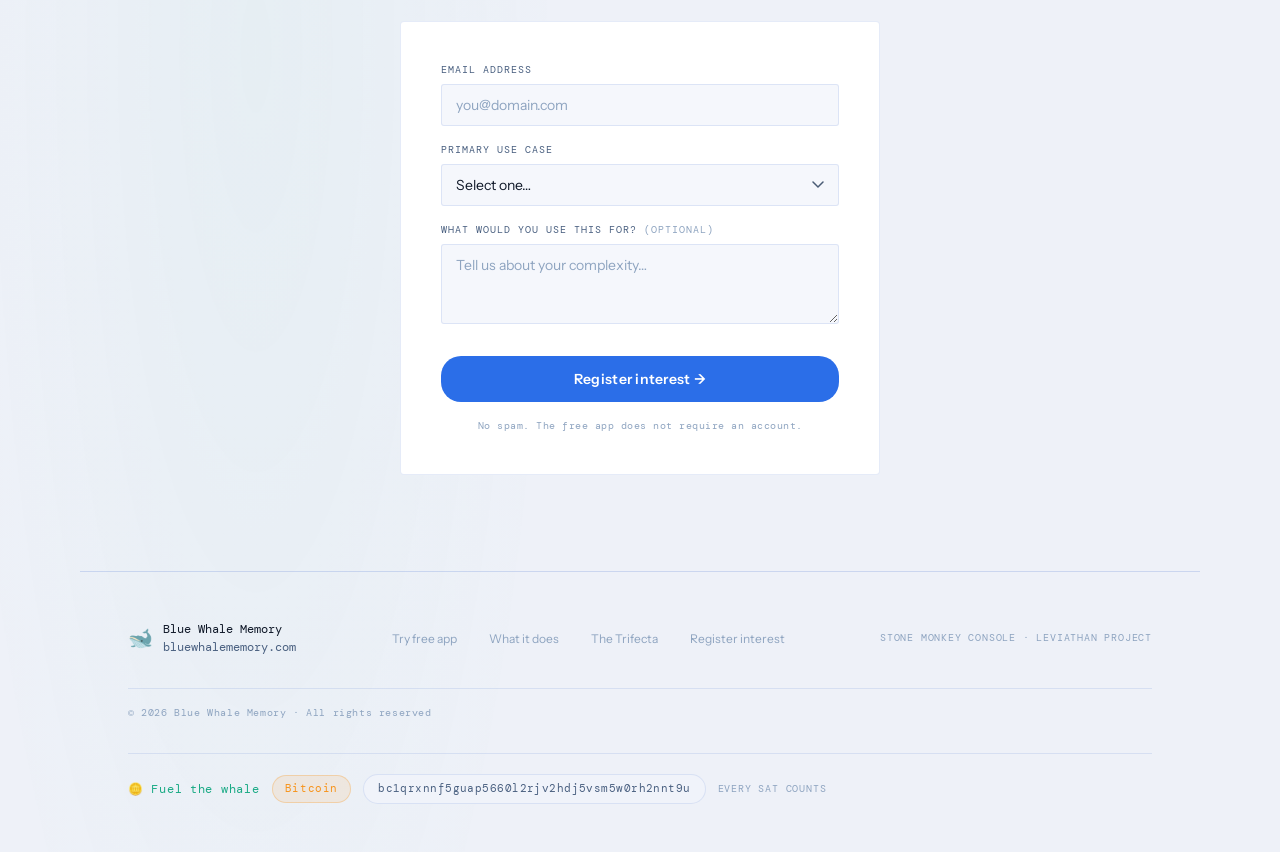
==== commit 3b1ddd28: "Update index.html" ====
--- a/index.html
+++ b/index.html
@@ -163,19 +163,34 @@
 
 
 /* ── HERO ── */
+/* ── HERO BANNER ── */
+.hero-banner{
+  position:relative;width:100%;overflow:hidden;
+  margin-top:56px; /* nav height */
+  max-height:460px;
+}
+.hero-banner img{
+  width:100%;height:auto;display:block;
+  object-fit:cover;object-position:center 30%;
+}
+.hero-banner-fade{
+  position:absolute;bottom:0;left:0;right:0;height:60%;
+  background:linear-gradient(to bottom,transparent,var(--deep));
+  pointer-events:none;
+}
+
+/* ── HERO TEXT ── */
 .hero{
-  min-height:100vh;display:grid;grid-template-columns:1fr 1fr;
-  align-items:start;padding:6rem var(--pad) 0;
-  max-width:var(--max);margin:0 auto
-}
-.hero-left{padding-right:clamp(2rem,5vw,5rem);animation:fadeUp .9s ease both}
-.hero-eyebrow{display:flex;align-items:center;gap:10px;margin-bottom:2rem;animation:fadeUp .9s .1s ease both}
+  max-width:var(--max);margin:0 auto;
+  padding:3rem var(--pad) 5rem;
+}
+.hero-eyebrow{display:flex;align-items:center;gap:10px;margin-bottom:1.75rem;animation:fadeUp .9s .1s ease both}
 .eyebrow-dot{width:6px;height:6px;border-radius:50%;background:var(--teal);box-shadow:0 0 8px var(--teal);flex-shrink:0}
-.hero-headline{font-size:clamp(3rem,6vw,5rem);color:var(--text);margin-bottom:1.5rem;animation:fadeUp .9s .15s ease both}
+.hero-headline{font-size:clamp(2.8rem,6vw,4.8rem);color:var(--text);margin-bottom:1.25rem;animation:fadeUp .9s .15s ease both;max-width:680px}
 .hero-headline em{color:var(--accent)}
-.hero-sub{font-size:clamp(1rem,1.4vw,1.15rem);color:var(--muted);line-height:1.75;max-width:440px;margin-bottom:2.5rem;animation:fadeUp .9s .22s ease both}
-.hero-quote{border-left:2px solid rgba(79,142,247,.35);padding-left:1.25rem;margin-bottom:2.5rem;animation:fadeUp .9s .28s ease both}
-.hero-quote p{font-family:var(--fd);font-size:clamp(1.15rem,1.8vw,1.4rem);font-weight:300;font-style:italic;color:var(--text);line-height:1.5}
+.hero-sub{font-size:clamp(1rem,1.4vw,1.1rem);color:var(--muted);line-height:1.8;max-width:520px;margin-bottom:2rem;animation:fadeUp .9s .22s ease both}
+.hero-quote{border-left:2px solid rgba(79,142,247,.35);padding-left:1.25rem;margin-bottom:2rem;animation:fadeUp .9s .28s ease both;max-width:520px}
+.hero-quote p{font-family:var(--fd);font-size:clamp(1.1rem,1.6vw,1.3rem);font-weight:300;font-style:italic;color:var(--text);line-height:1.5}
 .hero-ctas{display:flex;gap:12px;flex-wrap:wrap;animation:fadeUp .9s .34s ease both}
 
 
@@ -203,23 +218,7 @@
 @keyframes fadeUp{from{opacity:0;transform:translateY(24px)}to{opacity:1;transform:translateY(0)}}
 
 
-/* ── HERO IMAGE ── */
-.hero-right{
-  position:relative;display:flex;align-items:flex-start;justify-content:center;
-  align-self:start;padding-top:0.5rem;animation:fadeUp .9s .2s ease both;
-}
-.hero-right::before{
-  content:'';position:absolute;width:480px;height:480px;border-radius:50%;
-  background:radial-gradient(circle,rgba(79,142,247,.07) 0%,transparent 70%);pointer-events:none
-}
-.hero-img-placeholder{
-  width:100%;aspect-ratio:1/1;
-  display:flex;flex-direction:column;align-items:center;justify-content:center;
-  gap:1rem;font-size:6rem;opacity:.3;border-radius:4px;
-  border:.5px solid var(--border);
-  background:radial-gradient(ellipse 70% 70% at 50% 45%,rgba(79,142,247,.08) 0%,transparent 70%),var(--surface)
-}
-.hero-img-placeholder p{font-family:var(--fm);font-size:11px;letter-spacing:.1em;text-transform:uppercase;color:var(--faint)}
+
 
 
 /* ── SECTIONS ── */
@@ -390,14 +389,13 @@
 /* ── RESPONSIVE ── */
 /* tablet */
 @media(max-width:1000px){
-  .hero{gap:2rem}
-  .hero-left{padding-right:clamp(1rem,3vw,2rem)}
+  .hero-banner{max-height:400px}
 }
 /* tablet portrait */
 @media(max-width:800px){
-  .hero{grid-template-columns:1fr;min-height:auto;padding-top:7rem;gap:2.5rem}
-  .hero-left{padding-right:0}
-  .hero-right{width:100%;max-width:520px;margin:0 auto;align-self:auto;padding-top:0}
+  .hero{padding-top:2rem;padding-bottom:3rem}
+  .hero-banner{max-height:320px}
+  .hero-headline{font-size:clamp(2.4rem,7vw,3.8rem)}
   .what-header{grid-template-columns:1fr;gap:1.5rem}
   .flow{flex-direction:column}
   .flow-step{border-right:none;border-bottom:.5px solid var(--border)}
@@ -407,14 +405,15 @@
   .trifecta-cards{grid-template-columns:1fr}
   .complexity-inner{grid-template-columns:1fr;gap:3rem}
   .img-badge{display:none}
-  .hero-ctas{flex-wrap:wrap}
 }
 /* mobile */
 @media(max-width:540px){
   .features{grid-template-columns:1fr}
   .complexity-grid{grid-template-columns:1fr}
   .cplx-who{grid-template-columns:1fr}
-  .hero-headline{font-size:clamp(2.2rem,10vw,3.2rem)}
+  .hero-headline{font-size:clamp(2rem,9vw,3rem)}
+  .hero-banner{max-height:240px}
+  .hero{padding:1.5rem var(--pad) 3rem}
   .register-form-wrap{padding:1.5rem}
   .closing-ctas{flex-direction:column;align-items:center}
   footer{flex-direction:column;align-items:flex-start}
@@ -450,31 +449,30 @@
 </nav>
 
 
-<!-- HERO -->
-<div style="max-width:var(--max);margin:0 auto;padding:0 var(--pad)">
-  <div class="hero">
-    <div class="hero-left">
-      <div class="hero-eyebrow">
-        <span class="eyebrow-dot"></span>
-        <span class="label">Free · No account · Up to 30 documents</span>
-      </div>
-      <h1 class="display hero-headline">
-        Turn complex<br>documents into<br><em>intelligent memory.</em>
-      </h1>
-      <p class="hero-sub">
-        Bring your research, notes, project files, or document chaos. Blue Whale Memory structures them into symbols, domains, bridges, and synthesis-ready insight — directly in your browser.
-      </p>
-      <blockquote class="hero-quote">
-        <p>Complexity is not the enemy.<br>It is the arena where timing, forgiveness, and choice become real.</p>
-      </blockquote>
-      <div class="hero-ctas">
-        <a href="https://app.bluewhalememory.com/" class="btn-primary" target="_blank">🐋 Try Intelligent Notes Free</a>
-        <a href="#register" class="btn-secondary">Register interest</a>
-      </div>
-    </div>
-    <div class="hero-right">
-      <img src="/images/blue-whale-protocol.png" alt="Every idea has direction. The author writes. The workshop remembers." style="width:100%;border-radius:4px;border:.5px solid var(--border);">
-    </div>
+<!-- HERO BANNER -->
+<div class="hero-banner">
+  <img src="/images/blue-whale-memory-hero.png" alt="Blue Whale Memory — depth and direction">
+  <div class="hero-banner-fade"></div>
+</div>
+
+<!-- HERO TEXT -->
+<div class="hero">
+  <div class="hero-eyebrow">
+    <span class="eyebrow-dot"></span>
+    <span class="label">Model-independent · Persistent · Interoperable</span>
+  </div>
+  <h1 class="display hero-headline">
+    A memory protocol<br>for <em>coherent intelligence.</em>
+  </h1>
+  <p class="hero-sub">
+    Blue Whale Memory turns scattered documents into structured, retrievable, synthesis-ready memory. Write. Orient. Remember.
+  </p>
+  <blockquote class="hero-quote">
+    <p>Complexity is not the enemy.<br>It is the arena where timing, forgiveness, and choice become real.</p>
+  </blockquote>
+  <div class="hero-ctas">
+    <a href="https://app.bluewhalememory.com/" class="btn-primary" target="_blank">🐋 Try Intelligent Notes Free</a>
+    <a href="#register" class="btn-secondary">Register interest</a>
   </div>
 </div>
 
@@ -646,6 +644,7 @@
     <a class="footer-link" href="#register">Register interest</a>
   </div>
   <div class="footer-stone">Stone Monkey Console · Leviathan Project</div>
+  <div style="width:100%;border-top:.5px solid var(--border);padding-top:1rem;margin-top:.5rem;font-family:var(--fm);font-size:10px;color:var(--faint);letter-spacing:.06em;">© <span class="auto-year"></span> Blue Whale Memory · All rights reserved</div>
   <div class="footer-wallet">
     <span class="wallet-label">🪙 Fuel the whale</span>
     <span class="wallet-tag">Bitcoin</span>
@@ -684,6 +683,9 @@
   },{threshold:.1,rootMargin:'0px 0px -40px 0px'});
   document.querySelectorAll('.reveal').forEach(el=>obs.observe(el));
 
+
+  // ── COPYRIGHT YEAR ──
+  document.querySelectorAll('.auto-year').forEach(el => el.textContent = new Date().getFullYear());
 
   // ── SMOOTH SCROLL ──
   document.querySelectorAll('a[href^="#"]').forEach(a=>{
